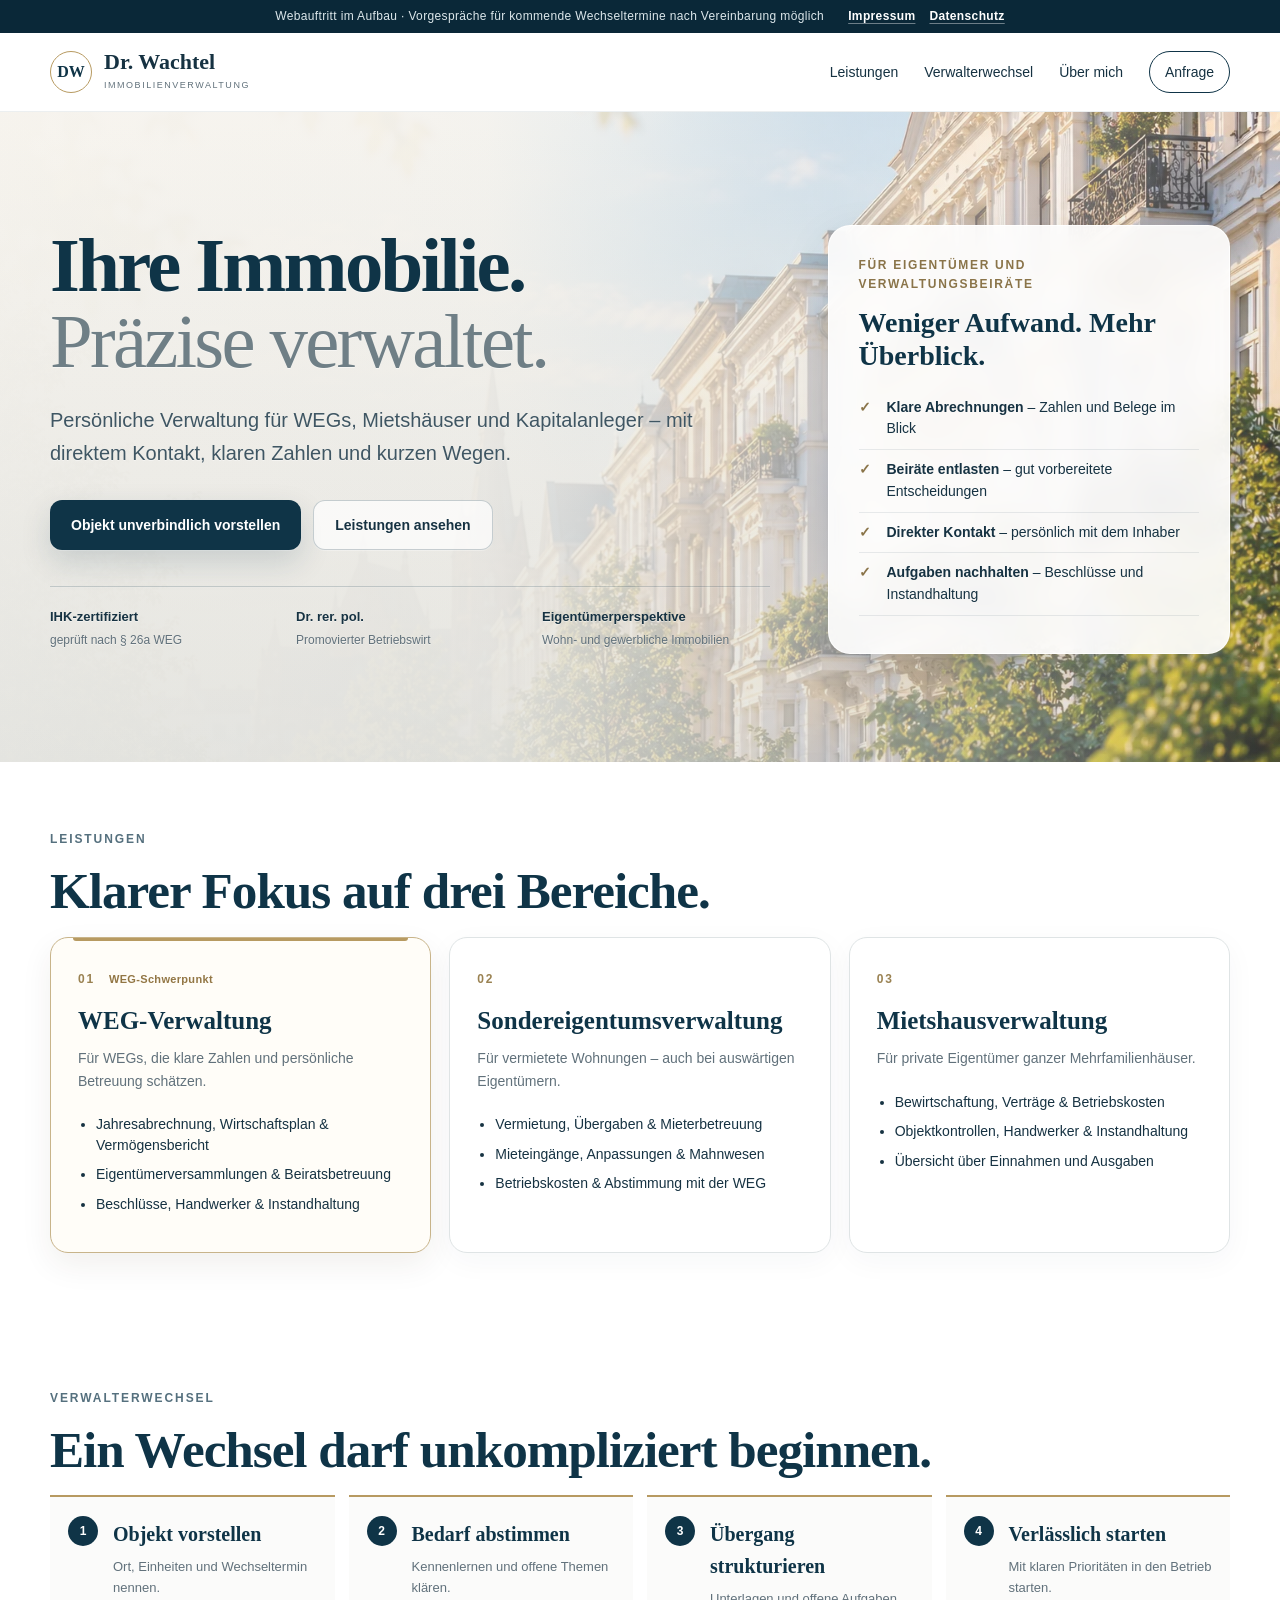
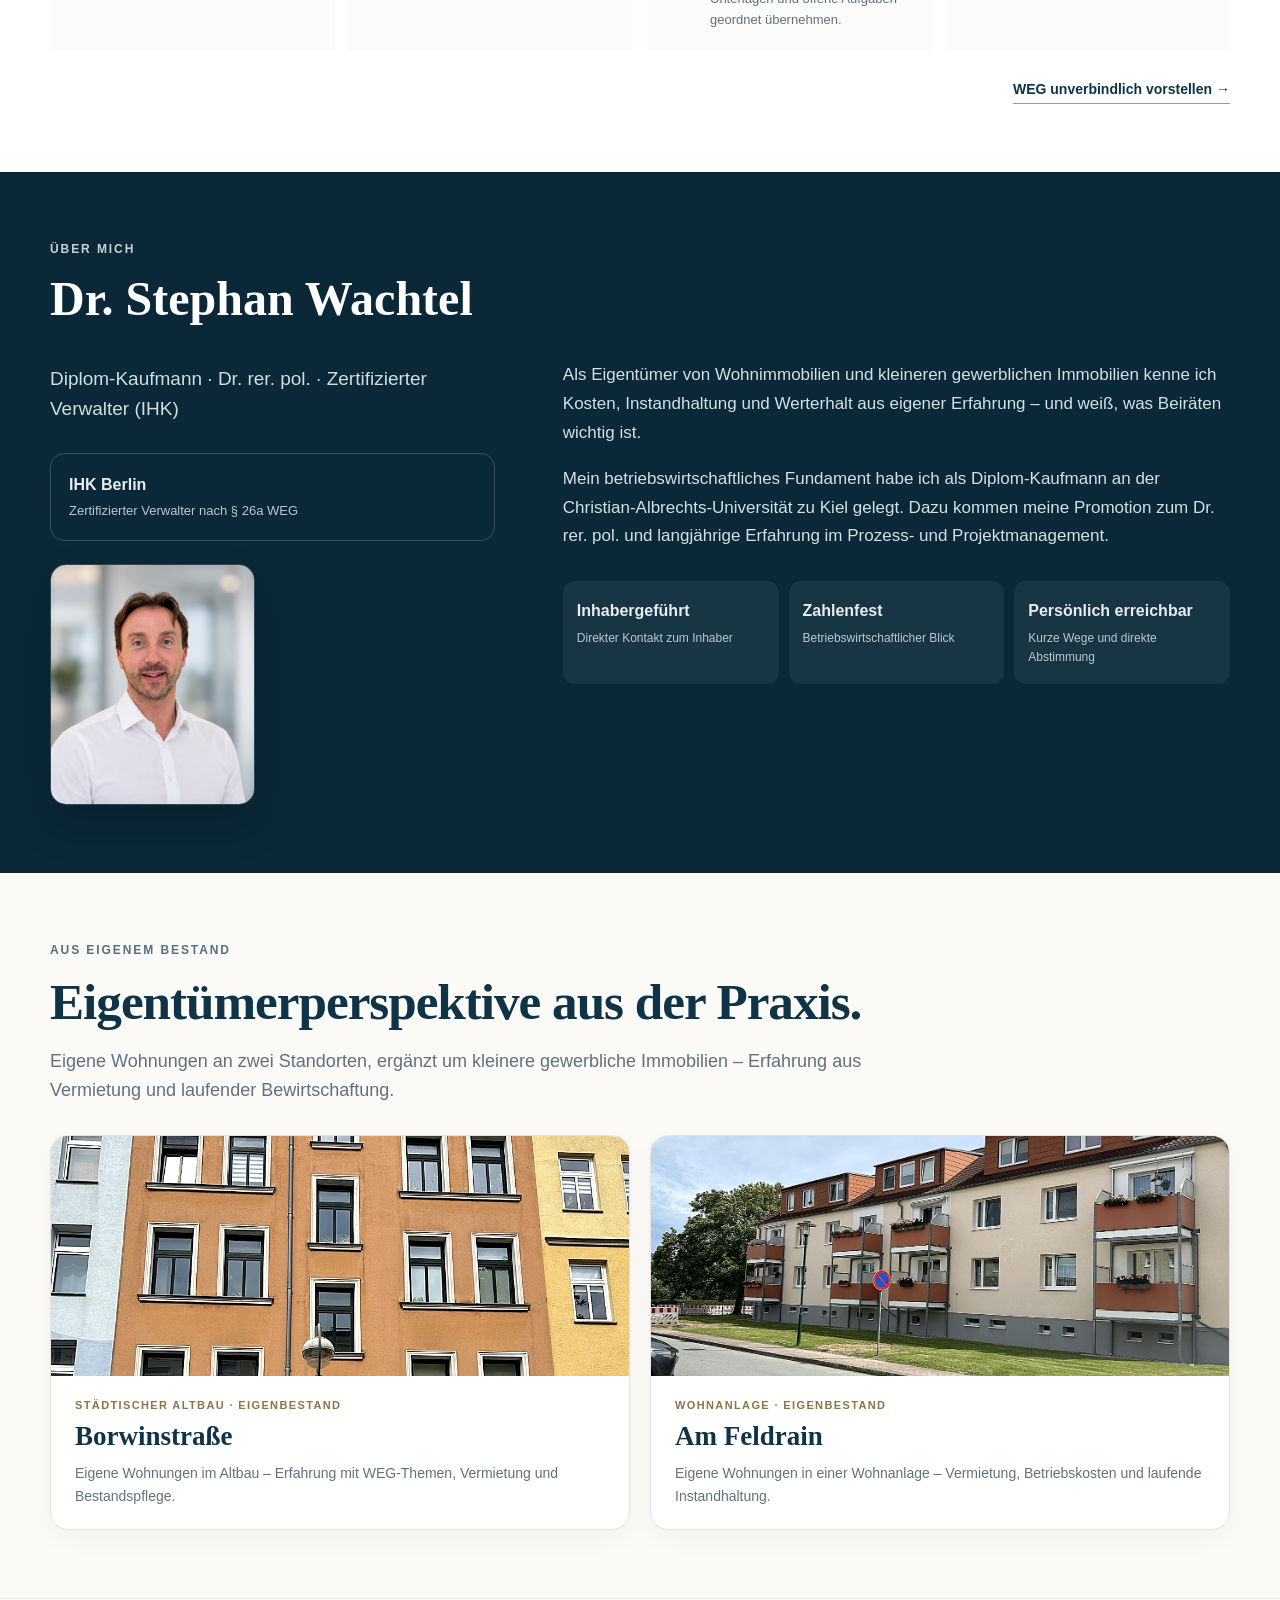
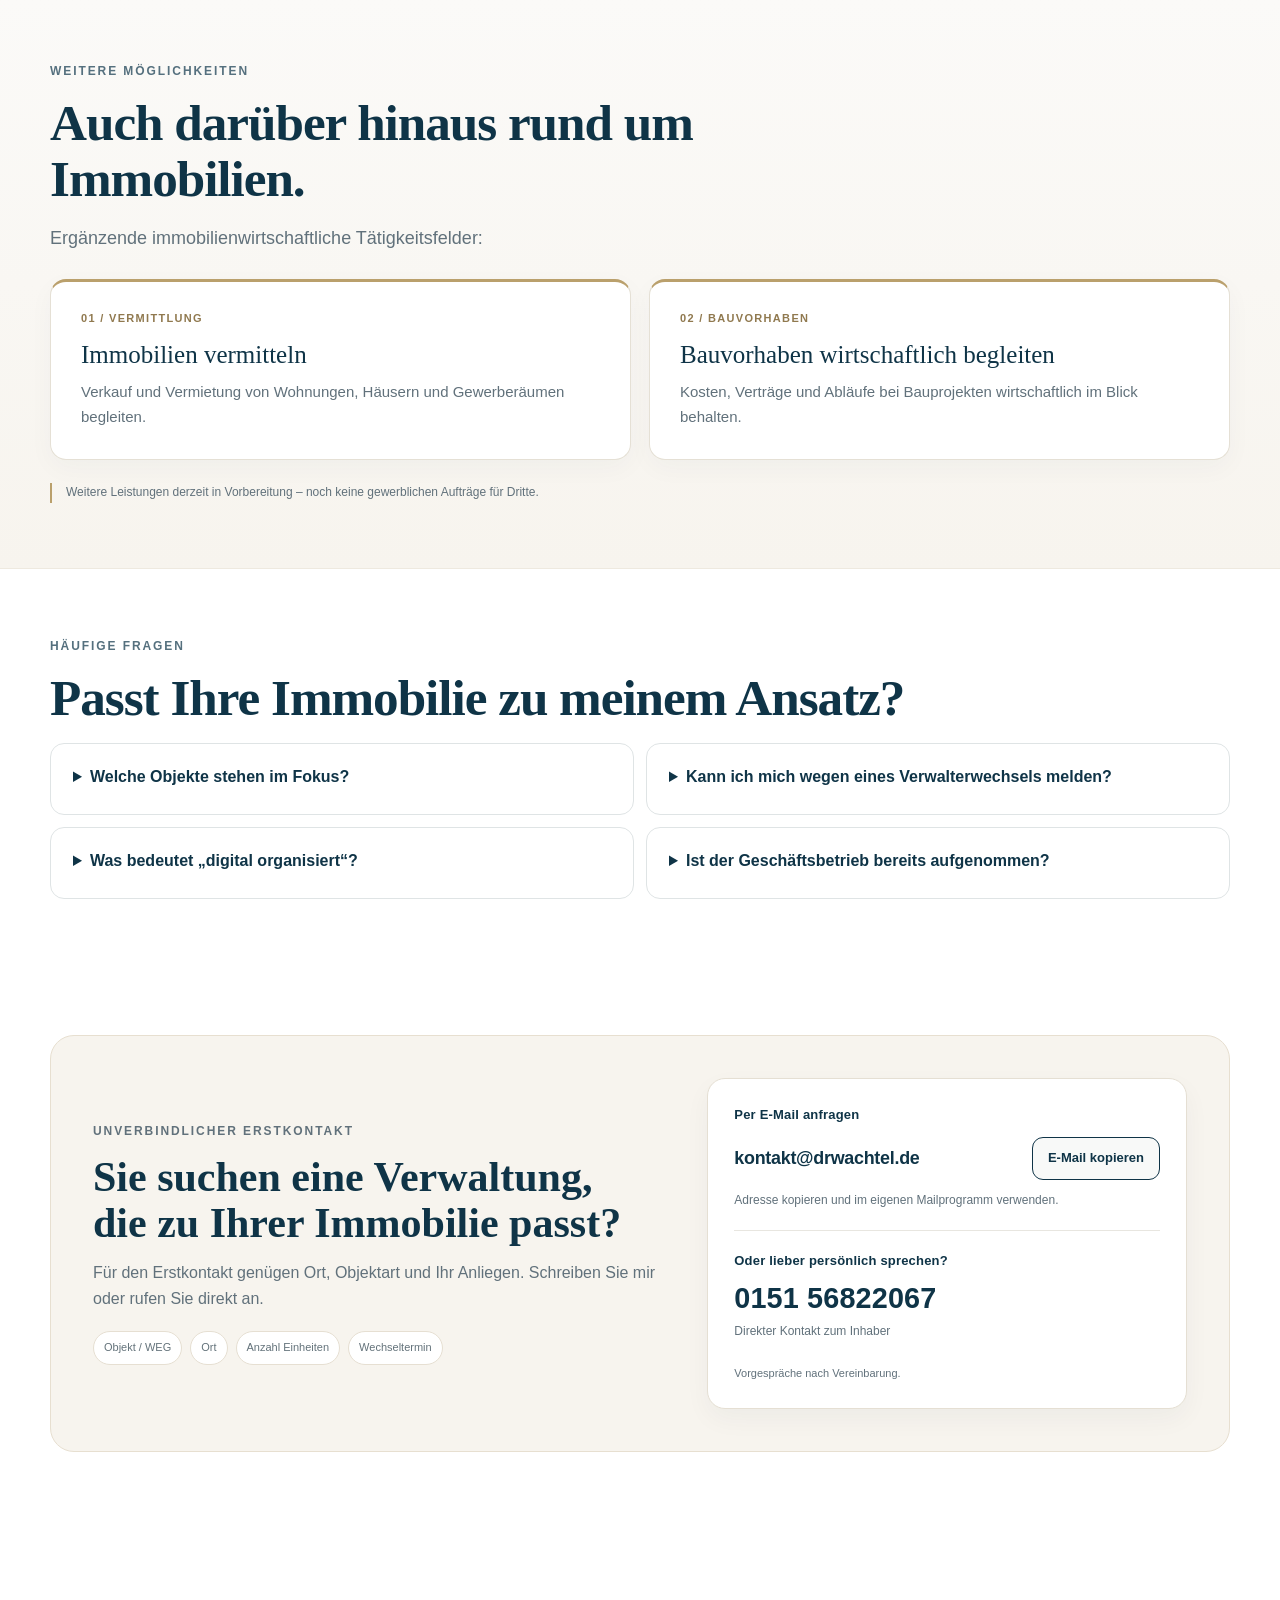
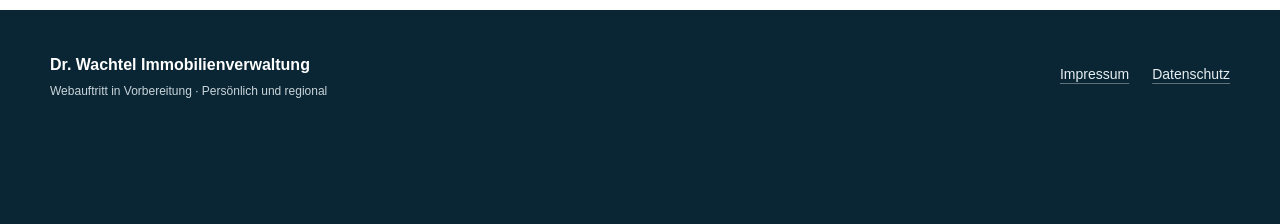
==== index.html @ 2c219112 "Besucherstatistik mit GoatCounter eingebunden; Datenschutzerklärung um Abschnitt Reichweitenmessung " ====
<!DOCTYPE html>

<html lang="de">
<head>
<meta charset="utf-8"/>
<meta content="width=device-width, initial-scale=1" name="viewport"/>
<title>Dr. Wachtel Immobilienverwaltung | Persönlich &amp; präzise</title>
<meta content="Dr. Wachtel Immobilienverwaltung: persönliche Betreuung für Wohnungseigentümergemeinschaften, Mietshäuser und Kapitalanleger. Diplom-Kaufmann (Universität Kiel), Dr. rer. pol. und IHK-zertifizierter Verwalter." name="description"/>
<meta content="index,follow" name="robots"/>
<link href="https://www.drwachtel.de/" rel="canonical"/>
<meta content="#0f3447" name="theme-color"/>
<link href="styles.css?v=kompakt-20261029" rel="stylesheet"/>
</head>
<body><a class="skip-link" href="#leistungen">Zum Inhalt springen</a>
<div class="prelaunch"><span>Webauftritt im Aufbau · Vorgespräche für kommende Wechseltermine nach Vereinbarung möglich</span><span class="prelaunch-links"><a href="impressum.html">Impressum</a><a href="datenschutz.html">Datenschutz</a></span></div>
<header class="site-header">
<div class="wrap nav">
<a aria-label="Dr. Wachtel Immobilienverwaltung – Startseite" class="brand" href="#top">
<span class="brand-mark">DW</span>
<span><strong>Dr. Wachtel</strong><small>Immobilienverwaltung</small></span>
</a>
<nav aria-label="Hauptnavigation">
<a href="#leistungen">Leistungen</a>
<a href="#wechsel">Verwalterwechsel</a>
<a href="#profil">Über mich</a>
<a class="nav-cta" href="#kontakt">Anfrage</a>
</nav>
</div>
</header>
<main id="top">
<section class="hero">
<div aria-hidden="true" class="hero-architecture"></div>
<div class="wrap hero-grid">
<div class="hero-copy">
<h1>Ihre Immobilie.<br/><span>Präzise verwaltet.</span></h1>
<p class="lead">Persönliche Verwaltung für WEGs, Mietshäuser und Kapitalanleger – mit direktem Kontakt, klaren Zahlen und kurzen Wegen.</p>
<div class="hero-actions">
<a class="button primary" href="#kontakt">Objekt unverbindlich vorstellen</a>
<a class="button ghost" href="#leistungen">Leistungen ansehen</a>
</div>
<div aria-label="Qualifikationen und Schwerpunkte" class="trust">
<div><strong>IHK-zertifiziert</strong><span>geprüft nach § 26a WEG</span></div>
<div><strong>Dr. rer. pol.</strong><span>Promovierter Betriebswirt</span></div>
<div><strong>Eigentümerperspektive</strong><span>Wohn- und gewerbliche Immobilien</span></div>
</div>
</div>
<aside class="hero-card">
<p class="card-kicker">Für Eigentümer und Verwaltungsbeiräte</p>
<h2>Weniger Aufwand. Mehr Überblick.</h2>
<ul class="checklist"><li><strong>Klare Abrechnungen</strong> – Zahlen und Belege im Blick</li><li><strong>Beiräte entlasten</strong> – gut vorbereitete Entscheidungen</li><li><strong>Direkter Kontakt</strong> – persönlich mit dem Inhaber</li><li><strong>Aufgaben nachhalten</strong> – Beschlüsse und Instandhaltung</li></ul>

</aside>
</div>
</section>
<section class="section" id="leistungen">
<div class="wrap">
<p class="eyebrow">Leistungen</p>
<h2 class="section-title">Klarer Fokus auf drei Bereiche.</h2>
<div class="cards">
<article class="service-card service-card-featured">
<span class="number">01</span><span class="service-focus">WEG-Schwerpunkt</span><h3>WEG-Verwaltung</h3>
<p>Für WEGs, die klare Zahlen und persönliche Betreuung schätzen.</p>
<ul><li>Jahresabrechnung, Wirtschaftsplan &amp; Vermögensbericht</li><li>Eigentümerversammlungen &amp; Beiratsbetreuung</li><li>Beschlüsse, Handwerker &amp; Instandhaltung</li></ul>
</article>
<article class="service-card">
<span class="number">02</span><h3>Sondereigentums<wbr/>verwaltung</h3>
<p>Für vermietete Wohnungen – auch bei auswärtigen Eigentümern.</p>
<ul><li>Vermietung, Übergaben &amp; Mieterbetreuung</li><li>Mieteingänge, Anpassungen &amp; Mahnwesen</li><li>Betriebskosten &amp; Abstimmung mit der WEG</li></ul>
</article>
<article class="service-card">
<span class="number">03</span><h3>Mietshausverwaltung</h3>
<p>Für private Eigentümer ganzer Mehrfamilienhäuser.</p>
<ul><li>Bewirtschaftung, Verträge &amp; Betriebskosten</li><li>Objektkontrollen, Handwerker &amp; Instandhaltung</li><li>Übersicht über Einnahmen und Ausgaben</li></ul>
</article>
</div>
</div>
</section>
<section class="section" id="wechsel">
<div class="wrap">
<p class="eyebrow">Verwalterwechsel</p>
<h2 class="section-title">Ein Wechsel darf unkompliziert beginnen.</h2>

<div class="steps">
<article><span>1</span><div><h3>Objekt vorstellen</h3><p>Ort, Einheiten und Wechseltermin nennen.</p></div></article>
<article><span>2</span><div><h3>Bedarf abstimmen</h3><p>Kennenlernen und offene Themen klären.</p></div></article>
<article><span>3</span><div><h3>Übergang strukturieren</h3><p>Unterlagen und offene Aufgaben geordnet übernehmen.</p></div></article>
<article><span>4</span><div><h3>Verlässlich starten</h3><p>Mit klaren Prioritäten in den Betrieb starten.</p></div></article>
</div><p class="change-cta"><a href="#kontakt">WEG unverbindlich vorstellen  →</a></p>
</div>
</section>
<section class="section dark" id="profil">
<div class="wrap about-grid">
<div>
<p class="eyebrow light">Über mich</p>
<h2>Dr. Stephan Wachtel</h2>
<p class="about-lead">Diplom-Kaufmann · Dr. rer. pol. · Zertifizierter Verwalter (IHK)</p>
<div class="qual"><strong>IHK Berlin</strong><span>Zertifizierter Verwalter nach § 26a WEG</span></div>
<figure class="about-portrait">
<img alt="Porträt von Dr. Stephan Wachtel" src="stephan-wachtel-portrait.jpg"/>
</figure>
</div>
<div class="about-copy">
<p>Als Eigentümer von Wohnimmobilien und kleineren gewerblichen Immobilien kenne ich Kosten, Instandhaltung und Werterhalt aus eigener Erfahrung – und weiß, was Beiräten wichtig ist.</p>
<p>Mein betriebswirtschaftliches Fundament habe ich als Diplom-Kaufmann an der Christian-Albrechts-Universität zu Kiel gelegt. Dazu kommen meine Promotion zum Dr. rer. pol. und langjährige Erfahrung im Prozess- und Projektmanagement.</p>
<div class="profile-facts">
<div><strong>Inhabergeführt</strong><span>Direkter Kontakt zum Inhaber</span></div>
<div><strong>Zahlenfest</strong><span>Betriebswirtschaftlicher Blick</span></div>
<div><strong>Persönlich erreichbar</strong><span>Kurze Wege und direkte Abstimmung</span></div>
</div>
</div>
</div>
</section>
<section class="section references" id="objekte" aria-labelledby="objekte-title">
  <div class="wrap">
    <p class="eyebrow">Aus eigenem Bestand</p>
    <h2 class="section-title" id="objekte-title">Eigentümerperspektive aus der Praxis.</h2>
    <p class="section-intro">Eigene Wohnungen an zwei Standorten, ergänzt um kleinere gewerbliche Immobilien – Erfahrung aus Vermietung und laufender Bewirtschaftung.</p>
    <div class="reference-grid">
      <article class="reference-card">
        <figure class="reference-image">
          <img src="objekt-rostock-ktv.webp" alt="Altbau mit Eigentumswohnungen in der Rostocker Kröpeliner-Tor-Vorstadt" loading="lazy" decoding="async" width="991" height="1383">
        </figure>
        <div class="reference-body">
          <p class="reference-kicker">Städtischer Altbau · Eigenbestand</p>
          <h3>Borwinstraße</h3>
          <p>Eigene Wohnungen im Altbau – Erfahrung mit WEG-Themen, Vermietung und Bestandspflege.</p>
        </div>
      </article>
      <article class="reference-card">
        <figure class="reference-image">
          <img src="objekt-dummerstorf.webp" alt="Wohnanlage mit Eigentumswohnungen in Dummerstorf bei Rostock" loading="lazy" decoding="async" width="1352" height="1025">
        </figure>
        <div class="reference-body">
          <p class="reference-kicker">Wohnanlage · Eigenbestand</p>
          <h3>Am Feldrain</h3>
          <p>Eigene Wohnungen in einer Wohnanlage – Vermietung, Betriebskosten und laufende Instandhaltung.</p>
        </div>
      </article>
    </div>
    
  </div>
</section>
<section class="section extensions" id="weitere-moeglichkeiten" aria-labelledby="extensions-title">
  <div class="wrap">
    <div class="extensions-heading">
      <p class="eyebrow">Weitere Möglichkeiten</p>
      <h2 class="section-title" id="extensions-title">Auch darüber hinaus rund um Immobilien.</h2>
      <p class="section-intro">Ergänzende immobilienwirtschaftliche Tätigkeitsfelder:</p>
    </div>
    <div class="extensions-grid">
      <article class="extension-card">
        <span class="extension-index" aria-hidden="true">01 / VERMITTLUNG</span>
        <h3>Immobilien vermitteln</h3>
        <p>Verkauf und Vermietung von Wohnungen, Häusern und Gewerberäumen begleiten.</p>
      </article>
      <article class="extension-card">
        <span class="extension-index" aria-hidden="true">02 / BAUVORHABEN</span>
        <h3>Bauvorhaben wirtschaftlich begleiten</h3>
        <p>Kosten, Verträge und Abläufe bei Bauprojekten wirtschaftlich im Blick behalten.</p>
      </article>
    </div>
    <p class="extensions-status">Weitere Leistungen derzeit in Vorbereitung – noch keine gewerblichen Aufträge für Dritte.</p>
  </div>
</section>
<section class="section faq">
<div class="wrap">
<p class="eyebrow">Häufige Fragen</p>
<h2 class="section-title">Passt Ihre Immobilie zu meinem Ansatz?</h2>
<div class="faq-grid">
<details><summary>Welche Objekte stehen im Fokus?</summary><p>WEGs, Mietshäuser und vermietete Eigentumswohnungen – vorzugsweise im Raum Rostock, weitere gut erreichbare Standorte nach Absprache.</p></details>
<details><summary>Kann ich mich wegen eines Verwalterwechsels melden?</summary><p>Ja. Ort, Einheitenzahl, Wechseltermin und Ihre wichtigsten Anliegen reichen zunächst.</p></details>
<details><summary>Was bedeutet „digital organisiert“?</summary><p>Unterlagen und Vorgänge bleiben übersichtlich dokumentiert. Der persönliche Kontakt bleibt wichtig.</p></details>
<details><summary>Ist der Geschäftsbetrieb bereits aufgenommen?</summary><p>Noch nicht. Unverbindliche Vorgespräche für künftige Wechseltermine sind nach Vereinbarung möglich.</p></details>
</div>
</div>
</section>
<section class="section contact" id="kontakt">
  <div class="wrap contact-box">
    <div class="contact-copy">
      <p class="eyebrow">Unverbindlicher Erstkontakt</p>
      <h2>Sie suchen eine Verwaltung, die zu Ihrer Immobilie passt?</h2>
      <p>Für den Erstkontakt genügen Ort, Objektart und Ihr Anliegen. Schreiben Sie mir oder rufen Sie direkt an.</p>
      <div class="contact-hints" aria-label="Hilfreiche Angaben bei Ihrer Anfrage"><span>Objekt / WEG</span><span>Ort</span><span>Anzahl Einheiten</span><span>Wechseltermin</span></div>
    </div>
    <div class="contact-action" aria-label="Kontaktmöglichkeiten">
      <p class="contact-channel-label">Per E-Mail anfragen</p>
      <div class="contact-email-box">
        <span class="contact-email-address" id="contact-email-address">kontakt@drwachtel.de</span>
        <button type="button" class="copy-email-button" id="copy-email-button" aria-label="E-Mail-Adresse kopieren">E-Mail kopieren</button>
      </div>
      <p class="copy-email-feedback" id="copy-email-feedback" role="status" aria-live="polite"></p>
      <p class="contact-email-help">Adresse kopieren und im eigenen Mailprogramm verwenden.</p>
      <div class="contact-channel-divider" aria-hidden="true"></div>
      <p class="contact-channel-label">Oder lieber persönlich sprechen?</p>
      <a aria-label="Mobilnummer 0151 56822067 anrufen" class="contact-phone" href="tel:+4915156822067">0151 56822067</a>
      <p class="contact-phone-hint">Direkter Kontakt zum Inhaber</p>
      <small>Vorgespräche nach Vereinbarung.</small>
    </div>
  </div>
</section>
</main>
<a aria-label="Zum unverbindlichen Erstkontakt" class="mobile-contact" href="#kontakt">Objekt vorstellen <span>→</span></a>
<footer>
  <div class="wrap footer-grid">
    <div><strong>Dr. Wachtel Immobilienverwaltung</strong><p>Webauftritt in Vorbereitung · Persönlich und regional</p></div>
    <nav class="legal-links" aria-label="Rechtliche Informationen">
      <a href="impressum.html">Impressum</a>
      <a href="datenschutz.html">Datenschutz</a>
    </nav>
  </div>
</footer>
<script>
(() => {
  const sticky = document.querySelector('.mobile-contact');
  const contact = document.querySelector('#kontakt');
  const footer = document.querySelector('footer');
  if (!sticky || !contact || !footer || !('IntersectionObserver' in window)) return;
  const visible = new Set();
  const observer = new IntersectionObserver(entries => {
    entries.forEach(entry => entry.isIntersecting ? visible.add(entry.target) : visible.delete(entry.target));
    sticky.classList.toggle('is-hidden', visible.size > 0);
  });
  observer.observe(contact);
  observer.observe(footer);
})();
</script><script>
// Nur lokale Bedienhilfe: Die E-Mail-Adresse wird ausschließlich in die
// Zwischenablage kopiert. Es werden keine Formulardaten übertragen.
(() => {
  const button = document.getElementById('copy-email-button');
  const email = document.getElementById('contact-email-address');
  const feedback = document.getElementById('copy-email-feedback');
  if (!button || !email || !feedback) return;

  const copyFallback = value => {
    const field = document.createElement('textarea');
    field.value = value;
    field.setAttribute('readonly', '');
    field.style.position = 'fixed';
    field.style.opacity = '0';
    field.style.left = '-9999px';
    document.body.appendChild(field);
    field.focus();
    field.select();
    let done = false;
    try { done = document.execCommand('copy'); } catch (_) { done = false; }
    field.remove();
    return done;
  };

  button.addEventListener('click', async () => {
    const value = email.textContent.trim();
    let done = false;
    if (navigator.clipboard && window.isSecureContext) {
      try { await navigator.clipboard.writeText(value); done = true; } catch (_) { /* Fallback */ }
    }
    if (!done) done = copyFallback(value);
    feedback.textContent = done
      ? 'E-Mail-Adresse kopiert – jetzt in Ihre E-Mail-Anwendung einfügen.'
      : 'Bitte die angezeigte E-Mail-Adresse markieren und kopieren.';
    if (done) {
      button.textContent = 'Kopiert ✓';
      button.setAttribute('aria-label', 'E-Mail-Adresse wurde kopiert');
    }
  });
})();
</script>
<script data-goatcounter="https://drwachtel.goatcounter.com/count" async src="//gc.zgo.at/count.js"></script>
</body>
</html>
---- styles.css ----
:root{
  --navy:#0f3447; --navy-2:#0a2838; --ink:#163242; --muted:#61717b;
  --sand:#b79a61; --sand-soft:#e8ddc8; --cream:#f7f4ee; --paper:#fff;
  --line:#dfe4e5; --shadow:0 18px 50px rgba(10,40,56,.10);
  --radius:22px; --wrap:1180px;
}
*{box-sizing:border-box}
html{scroll-behavior:smooth}
body{margin:0;color:var(--ink);font-family:Inter,ui-sans-serif,-apple-system,BlinkMacSystemFont,"Segoe UI",sans-serif;background:#fff;line-height:1.6}
a{color:inherit;text-decoration:none}
.wrap{width:min(calc(100% - 40px),var(--wrap));margin-inline:auto}
.prelaunch{background:var(--navy-2);color:#dce7eb;text-align:center;padding:7px 14px;font-size:12px;letter-spacing:.03em}
.site-header{position:sticky;top:0;z-index:50;background:rgba(255,255,255,.94);backdrop-filter:blur(14px);border-bottom:1px solid rgba(15,52,71,.08)}
.nav{height:78px;display:flex;align-items:center;justify-content:space-between;gap:24px}
.brand{display:flex;align-items:center;gap:12px}
.brand-mark{width:42px;height:42px;border:1px solid var(--sand);display:grid;place-items:center;border-radius:50%;font-family:Georgia,serif;color:var(--navy);font-weight:700}
.brand strong{display:block;font-family:Georgia,serif;font-size:22px;line-height:1}
.brand small{display:block;margin-top:5px;text-transform:uppercase;letter-spacing:.17em;font-size:9px;color:var(--muted)}
nav{display:flex;align-items:center;gap:26px;font-size:14px}
nav a:hover{color:var(--sand)}
.nav-cta{border:1px solid var(--navy);padding:9px 15px;border-radius:999px}
.hero{position:relative;isolation:isolate;overflow:hidden;min-height:690px;display:flex;align-items:center}
.hero-architecture{position:absolute;z-index:-2;inset:0;background:linear-gradient(90deg,rgba(247,244,238,.99) 0%,rgba(247,244,238,.96) 39%,rgba(247,244,238,.68) 62%,rgba(247,244,238,.20) 100%),url("altbau-rostock-hero.webp") center right/cover no-repeat}
.hero-architecture:after{content:"";position:absolute;inset:0;background:linear-gradient(180deg,rgba(255,255,255,.03),rgba(15,52,71,.08))}
.hero-grid{display:grid;grid-template-columns:minmax(0,1.16fr) minmax(320px,.64fr);gap:64px;align-items:center;padding:78px 0 72px}
.eyebrow{margin:0 0 14px;text-transform:uppercase;letter-spacing:.16em;font-weight:700;font-size:12px;color:#55707e}
h1,h2,h3,p{margin-top:0}
h1{font-family:Georgia,"Times New Roman",serif;color:var(--navy);font-size:clamp(52px,6vw,84px);line-height:.99;letter-spacing:-.035em;margin-bottom:24px;max-width:780px}
h1 span{color:#6f7f86;font-weight:400}
.lead{font-size:20px;line-height:1.65;max-width:720px;color:#3f5663;margin-bottom:30px}
.hero-actions{display:flex;gap:12px;flex-wrap:wrap;margin-bottom:36px}
.button{display:inline-flex;align-items:center;justify-content:center;min-height:50px;padding:0 21px;border-radius:12px;font-weight:700;font-size:14px;transition:.2s ease}
.button:hover{transform:translateY(-1px)}
.primary{background:var(--navy);color:#fff;box-shadow:0 12px 30px rgba(15,52,71,.16)}
.ghost{border:1px solid rgba(15,52,71,.22);background:rgba(255,255,255,.60)}
.trust{display:grid;grid-template-columns:repeat(3,1fr);max-width:720px;border-top:1px solid rgba(15,52,71,.18);padding-top:20px;gap:18px}
.trust strong,.trust span{display:block}.trust strong{font-size:13px}.trust span{font-size:12px;color:var(--muted);margin-top:3px}
.hero-card{background:rgba(255,255,255,.86);backdrop-filter:blur(12px);border:1px solid rgba(255,255,255,.8);border-radius:var(--radius);padding:34px;box-shadow:var(--shadow)}
.card-kicker{font-size:12px;text-transform:uppercase;letter-spacing:.14em;color:#8a7449;font-weight:800}
.hero-card h2{font-family:Georgia,serif;font-size:30px;line-height:1.15;color:var(--navy)}
.checklist{list-style:none;padding:0;margin:22px 0 18px}.checklist li{position:relative;padding:10px 0 10px 28px;border-bottom:1px solid rgba(15,52,71,.09);font-size:14px}.checklist li:before{content:"✓";position:absolute;left:0;color:#8a7449;font-weight:800}
.small{font-size:13px;color:var(--muted);margin:18px 0 0}
.proof{border-top:1px solid var(--line);border-bottom:1px solid var(--line);background:#fff}
.proof-grid{display:grid;grid-template-columns:repeat(3,1fr)}
.proof p{padding:23px 26px;margin:0;border-right:1px solid var(--line)}.proof p:last-child{border-right:0}.proof strong,.proof span{display:block}.proof strong{font-family:Georgia,serif;color:var(--navy);font-size:19px}.proof span{font-size:12px;color:var(--muted);margin-top:3px}
.section{padding:94px 0}.section-title{font-family:Georgia,serif;font-size:clamp(36px,4vw,54px);line-height:1.08;letter-spacing:-.02em;color:var(--navy);margin-bottom:18px}.section-intro{font-size:18px;color:var(--muted);max-width:780px;margin-bottom:42px}
.cards{display:grid;grid-template-columns:repeat(3,1fr);gap:18px}
.service-card{position:relative;padding:30px;border:1px solid var(--line);border-radius:18px;background:#fff;box-shadow:0 8px 30px rgba(15,52,71,.04)}
.service-card .number{font-size:12px;color:#9a8252;letter-spacing:.15em;font-weight:800}.service-card h3{font-family:Georgia,serif;color:var(--navy);font-size:25px;margin:16px 0 12px}.service-card p{color:var(--muted);font-size:14px}.service-card ul{padding-left:18px;margin:22px 0 0}.service-card li{margin:9px 0;font-size:14px}
.soft{background:var(--cream)}
.benefit-grid{display:grid;grid-template-columns:repeat(4,1fr);gap:16px}.benefit-grid article{background:#fff;border:1px solid #e9e5dd;border-radius:16px;padding:26px}.benefit-grid span{font-size:11px;color:#9a8252;font-weight:800}.benefit-grid h3{font-family:Georgia,serif;font-size:22px;color:var(--navy);margin:12px 0 8px}.benefit-grid p{font-size:14px;color:var(--muted);margin:0}
.steps{display:grid;grid-template-columns:repeat(4,1fr);gap:14px}.steps article{display:flex;gap:15px;padding:24px;border-top:2px solid var(--sand);background:#fbfbfa}.steps article>span{width:30px;height:30px;flex:0 0 30px;border-radius:50%;background:var(--navy);color:#fff;display:grid;place-items:center;font-size:12px;font-weight:800}.steps h3{font-family:Georgia,serif;color:var(--navy);font-size:20px;margin:2px 0 7px}.steps p{font-size:13px;color:var(--muted);margin:0}
.dark{background:var(--navy-2);color:#e7eef1}.dark .light{color:#c6d2d7}.about-grid{display:grid;grid-template-columns:.8fr 1.2fr;gap:80px}.dark h2{font-family:Georgia,serif;font-size:48px;line-height:1.05;color:#fff}.about-lead{font-size:19px;color:#d1dde1}.qual{margin-top:28px;padding:18px;border:1px solid rgba(255,255,255,.18);border-radius:14px}.qual strong,.qual span{display:block}.qual span{font-size:13px;color:#b9c9cf;margin-top:4px}.about-copy>p{font-size:17px;color:#d4e0e4}.profile-facts{display:grid;grid-template-columns:repeat(3,1fr);gap:10px;margin-top:30px}.profile-facts div{padding:16px;background:rgba(255,255,255,.06);border-radius:12px}.profile-facts strong,.profile-facts span{display:block}.profile-facts span{font-size:12px;color:#b9c9cf;margin-top:5px}
.region{padding-top:70px;padding-bottom:70px}.region-card{background:linear-gradient(135deg,#f5f0e6,#fbfaf7);border-radius:22px;padding:42px;display:grid;grid-template-columns:1fr auto;gap:30px;align-items:center}.region-card h2{font-family:Georgia,serif;color:var(--navy);font-size:40px;margin-bottom:12px}.region-card p{max-width:760px;color:var(--muted)}.region-badge{width:105px;height:105px;border-radius:50%;display:grid;place-items:center;border:1px solid #c9b78f;color:#9a8252;font-family:Georgia,serif;font-size:28px}
.faq{padding-top:76px}.faq-grid{display:grid;grid-template-columns:1fr 1fr;gap:12px}.faq details{border:1px solid var(--line);border-radius:14px;padding:20px 22px;background:#fff}.faq summary{cursor:pointer;font-weight:700;color:var(--navy)}.faq details p{font-size:14px;color:var(--muted);margin:14px 0 0}
.contact{padding-top:50px}.contact-box{background:var(--cream);border:1px solid #e7dfd0;border-radius:24px;padding:42px;display:grid;grid-template-columns:1.3fr .7fr;gap:40px;align-items:center}.contact-box h2{font-family:Georgia,serif;color:var(--navy);font-size:42px;line-height:1.08;margin-bottom:14px}.contact-box p{color:var(--muted)}.contact-hints{display:flex;flex-wrap:wrap;gap:8px;margin-top:20px}.contact-hints span{padding:7px 10px;background:#fff;border:1px solid #e6dfd2;border-radius:999px;font-size:11px;color:#63727a}.contact-action{text-align:center}.large{width:100%;min-height:58px}.contact-action small{display:block;color:var(--muted);margin-top:10px}
footer{margin-top:90px;background:#0a2533;color:#c9d5da;padding:42px 0 110px}.footer-grid{display:flex;justify-content:space-between;gap:30px}.footer-grid strong{color:#fff}.footer-grid p{font-size:12px;margin-top:5px}.footer-links{display:flex;gap:20px;font-size:13px}.legal-note{margin-top:25px;border-top:1px solid rgba(255,255,255,.1);padding-top:18px}.legal-note details{font-size:12px;margin:8px 0;color:#9fb1b9}.legal-note summary{cursor:pointer}
.mobile-contact{display:none}

@media (max-width:900px){
  .wrap{width:min(calc(100% - 32px),var(--wrap))}
  .site-header nav a:not(.nav-cta){display:none}
  .hero{min-height:auto}
  .hero-grid{grid-template-columns:1fr;gap:24px;padding:54px 0 42px}
  .hero-architecture{background:linear-gradient(180deg,rgba(247,244,238,.72) 0%,rgba(247,244,238,.94) 39%,rgba(247,244,238,1) 70%),url("altbau-rostock-hero.webp") 67% top/auto 52% no-repeat}
  h1{font-size:clamp(46px,12vw,68px);max-width:620px}
  .lead{font-size:18px;max-width:650px}
  .hero-card{max-width:650px}
  .cards{grid-template-columns:1fr}
  .benefit-grid,.steps{grid-template-columns:1fr 1fr}
  .about-grid{grid-template-columns:1fr;gap:36px}
  .proof-grid{grid-template-columns:1fr}.proof p{border-right:0;border-bottom:1px solid var(--line);padding:17px 0}.proof p:last-child{border-bottom:0}
  .contact-box{grid-template-columns:1fr}
}
@media (max-width:600px){
  .prelaunch{font-size:10px;padding:6px 10px}
  .nav{height:68px}.brand strong{font-size:19px}.brand-mark{width:38px;height:38px}.nav-cta{padding:8px 12px}
  .hero-grid{padding:42px 0 30px}
  .hero-architecture{background:linear-gradient(180deg,rgba(247,244,238,.63) 0%,rgba(247,244,238,.92) 28%,rgba(247,244,238,1) 57%),url("altbau-rostock-hero.webp") 70% top/auto 39% no-repeat}
  h1{font-size:46px;line-height:1.02;margin-bottom:18px}
  .lead{font-size:16px;line-height:1.58}
  .hero-actions{display:grid;grid-template-columns:1fr;margin-bottom:28px}.button{width:100%}
  .trust{grid-template-columns:1fr;gap:10px;padding-top:16px}.trust div{display:flex;justify-content:space-between;gap:15px;border-bottom:1px solid rgba(15,52,71,.09);padding-bottom:9px}.trust span{text-align:right}
  .hero-card{padding:24px;border-radius:18px}.hero-card h2{font-size:27px}
  .section{padding:68px 0}.section-title{font-size:36px}.section-intro{font-size:16px;margin-bottom:28px}
  .service-card{padding:24px}.benefit-grid,.steps{grid-template-columns:1fr}
  .dark h2{font-size:39px}.about-copy>p{font-size:15px}.profile-facts{grid-template-columns:1fr}
  .region-card{padding:28px;grid-template-columns:1fr}.region-card h2{font-size:34px}.region-badge{width:80px;height:80px}
  .faq-grid{grid-template-columns:1fr}
  .contact-box{padding:27px}.contact-box h2{font-size:34px}
  footer{margin-top:60px}.footer-grid{display:block}.footer-links{margin-top:20px}
  .mobile-contact{display:flex;position:fixed;z-index:60;left:14px;right:14px;bottom:12px;min-height:52px;border-radius:14px;background:var(--navy);color:#fff;align-items:center;justify-content:space-between;padding:0 20px;font-weight:800;font-size:14px;box-shadow:0 14px 35px rgba(0,0,0,.22)}
}
@media (prefers-reduced-motion:reduce){html{scroll-behavior:auto}.button{transition:none}}


/* Final polish */
.hero-architecture{
  background:
    linear-gradient(90deg,rgba(247,244,238,.995) 0%,rgba(247,244,238,.965) 38%,rgba(247,244,238,.70) 60%,rgba(247,244,238,.18) 100%),
    url("altbau-rostock-hero.webp") center right/cover no-repeat;
}
.hero-copy{filter:drop-shadow(0 1px 0 rgba(255,255,255,.45))}
.service-card,.benefit-grid article,.faq details{transition:transform .18s ease,box-shadow .18s ease,border-color .18s ease}
@media (hover:hover){
  .service-card:hover,.benefit-grid article:hover{
    transform:translateY(-3px);
    box-shadow:0 16px 38px rgba(15,52,71,.08);
    border-color:#d6c9ae;
  }
}
@media (max-width:900px){
  .hero-architecture{
    background:
      linear-gradient(180deg,rgba(247,244,238,.68) 0%,rgba(247,244,238,.93) 38%,rgba(247,244,238,1) 70%),
      linear-gradient(90deg,rgba(247,244,238,.62),rgba(247,244,238,.18)),
      url("altbau-rostock-hero.webp") 68% top/auto 53% no-repeat;
  }
}
@media (max-width:600px){
  .hero-architecture{
    background:
      linear-gradient(180deg,rgba(247,244,238,.62) 0%,rgba(247,244,238,.92) 27%,rgba(247,244,238,1) 57%),
      url("altbau-rostock-hero.webp") 70% top/auto 40% no-repeat;
  }
}
.about-portrait{margin:26px 0 0;max-width:260px}
.about-portrait img{display:block;width:100%;height:auto;border-radius:22px;border:1px solid rgba(255,255,255,.14);box-shadow:0 20px 40px rgba(0,0,0,.18)}
@media(max-width:900px){.about-portrait{max-width:240px}}
@media(max-width:600px){.about-portrait{max-width:210px;margin-top:22px}}


/* === Gezielter Feinschliff: 26.10.2026 === */
:focus-visible{outline:3px solid #a98a4f;outline-offset:4px}
.skip-link{position:absolute;z-index:150;left:12px;top:-100px;padding:11px 16px;border-radius:10px;background:#fff;color:var(--navy);font-weight:700}
.skip-link:focus{top:10px}
#leistungen,#wechsel,#profil,#kontakt,#impressum,#datenschutz{scroll-margin-top:108px}

/* Hero: etwas kompakter, weniger dominant wirkende Vorteilskarte. */
.hero{min-height:650px}
.hero-grid{gap:48px;padding-top:62px;padding-bottom:58px}
.hero-card{padding:30px 30px 27px;border:1px solid rgba(255,255,255,.85);background:rgba(255,255,255,.91)}
.hero-card h2{font-size:28px;line-height:1.19;margin-bottom:15px}
.checklist{margin:12px 0 10px}
.checklist li{padding-top:9px;padding-bottom:9px;line-height:1.55}
.hero-card .small{margin-top:15px}

/* Schwerpunkt WEG eindeutig sichtbar, ohne aufdringliche Akzente. */
.section{padding-top:82px;padding-bottom:82px}
.service-card-featured{border-color:#c8b48a;background:#fffdf8;box-shadow:0 12px 32px rgba(56,45,19,.07)}
.service-card-featured::before{content:'';position:absolute;top:0;left:22px;right:22px;height:3px;background:var(--sand);border-radius:0 0 3px 3px}
.service-focus{display:inline-block;margin-left:14px;color:#927644;font-size:11px;font-weight:750;letter-spacing:.03em}
.service-card h3{line-height:1.16;overflow-wrap:anywhere}
.service-card li{line-height:1.48}
.change-cta{margin:26px 0 0;text-align:right}
.change-cta a{display:inline-block;color:var(--navy);font-size:14px;font-weight:750;border-bottom:1px solid var(--sand);padding-bottom:3px}
.change-cta a:hover{color:#826839}

/* Porträt als ruhiger Vertrauensanker statt großer Bildfläche. */
.about-grid{gap:68px;align-items:center}
.about-portrait{max-width:205px;margin-top:23px}
.about-portrait img{display:block;width:100%;aspect-ratio:4/4.7;object-fit:cover;object-position:center 22%;border-radius:16px}
.about-copy>p{line-height:1.7}
.profile-facts div{padding:17px 14px}

/* Klare Telefonoption unter dem primären E-Mail-Knopf. */
.contact-box{gap:52px}
.contact-action{min-width:270px}
.contact-direct-label{font-size:13px;color:var(--muted);margin:19px 0 2px!important}
.contact-phone{display:block;font-size:25px;line-height:1.2;font-weight:750;color:var(--navy);margin-bottom:7px;letter-spacing:.005em}
.contact-phone:hover{text-decoration:underline;text-decoration-color:var(--sand)}
.contact-email{display:block;font-size:13px;overflow-wrap:anywhere;text-decoration:underline;text-decoration-color:#c4b698;text-underline-offset:3px}
.contact-action small{margin-top:15px;font-size:11px;line-height:1.45}
.faq summary{min-height:30px}

@media(max-width:900px){
  .hero{min-height:0}
  .hero-grid{gap:24px;padding:50px 0 38px}
  .about-grid{gap:32px}
  .change-cta{text-align:left}
  .contact-action{min-width:0}
}
@media(max-width:600px){
  h1{font-size:clamp(37px,10.5vw,43px);line-height:1.07}
  .hero-grid{padding:38px 0 30px}
  .hero-card{padding:23px 21px}
  .hero-card h2{font-size:25px}
  .checklist li{font-size:13.5px;padding-top:8px;padding-bottom:8px}
  .section{padding-top:60px;padding-bottom:60px}
  .about-portrait{max-width:170px;margin-top:20px}
  .about-portrait img{aspect-ratio:4/4.7}
  .contact-action{width:100%}
  .contact-box{gap:23px}
  .contact-phone{font-size:25px}
  .contact-direct-label{margin-top:22px!important}
  .mobile-contact{transition:opacity .18s ease,transform .18s ease,visibility .18s ease}
  .mobile-contact.is-hidden{opacity:0;visibility:hidden;pointer-events:none;transform:translateY(12px)}
  .change-cta{margin-top:20px}
}
@media(prefers-reduced-motion:reduce){.mobile-contact{transition:none}}


/* Regionale Eigentümererfahrung: bewusst ruhig und kompakt statt Portfolio-Werbung */
.references{background:#fbfaf7}
.references .section-title{max-width:850px}
.references .section-intro{max-width:840px;margin-bottom:30px}
.reference-grid{display:grid;grid-template-columns:repeat(2,minmax(0,1fr));gap:20px}
.reference-card{overflow:hidden;min-width:0;background:#fff;border:1px solid #e5e4df;border-radius:18px;box-shadow:0 8px 24px rgba(15,52,71,.045)}
.reference-image{margin:0;height:265px;overflow:hidden;background:#e9edef}
.reference-image img{display:block;width:100%;height:100%;object-fit:cover}
.reference-card:first-child .reference-image img{object-position:center 33%}
.reference-card:nth-child(2) .reference-image img{object-position:center 53%}
.reference-body{padding:21px 24px 22px}
.reference-kicker{color:#8a7449;font-size:11px;font-weight:800;letter-spacing:.125em;text-transform:uppercase;margin:0 0 6px}
.reference-card h3{font-family:Georgia,serif;font-size:27px;line-height:1.18;color:var(--navy);margin:0 0 10px}
.reference-body>p:last-child{font-size:14px;line-height:1.6;color:var(--muted);margin:0}
@media(max-width:900px){.reference-grid{grid-template-columns:1fr}.reference-image{height:250px}}
@media(max-width:600px){.reference-image{height:220px}.reference-body{padding:19px 20px 21px}.reference-card h3{font-size:25px}.references .section-intro{margin-bottom:24px}}


/* === Responsive-Korrektur iPhone / Smartphone / Tablet · 27.10.2026 ===
   Verhindert ueberbreite Flex-/Grid-Inhalte und seitlich verschobene Seiten auf iOS. */
html,body{width:100%;max-width:100%;overflow-x:hidden}
@supports(overflow:clip){html,body{overflow-x:clip}}
.site-header,.prelaunch,main,footer{width:100%;max-width:100%}
.nav,.hero-grid,.cards,.steps,.about-grid,.reference-grid,.faq-grid,.contact-box,.footer-grid{max-width:100%}
.nav>*,.hero-grid>*,.cards>*,.steps>*,.about-grid>*,.reference-grid>*,.faq-grid>*,.contact-box>*,.footer-grid>*{min-width:0}
.nav .brand{min-width:0}
.nav .brand>span:last-child{min-width:0}
.service-card,.steps article,.reference-card,.faq details,.contact-action{min-width:0}
.service-card h3,.steps h3,.section-title,.dark h2,.contact-box h2{
  overflow-wrap:break-word;
  word-break:normal;
  hyphens:auto;
}
.contact-email,.legal-note{overflow-wrap:anywhere}

/* Tablet und kleine Laptops: Der Hero bekommt Platz fuer seine langen Texte. */
@media (min-width:901px) and (max-width:1099px){
  .hero-grid{grid-template-columns:minmax(0,1fr) minmax(0,.83fr);gap:28px}
  .hero-card{padding:24px}
  .hero-card h2{font-size:25px}
  .trust{gap:10px}
}
@media (max-width:900px){
  .hero-grid{grid-template-columns:minmax(0,1fr)}
  .about-grid,.contact-box{grid-template-columns:minmax(0,1fr)}
}
@media (max-width:600px){
  .wrap{width:calc(100% - 32px);max-width:var(--wrap);margin-inline:auto}
  .nav{gap:10px}
  .brand{flex:1 1 auto;min-width:0;gap:8px}
  .brand-mark{flex:0 0 36px;width:36px;height:36px}
  .brand strong{font-size:clamp(16px,4.6vw,19px);white-space:nowrap}
  .brand small{font-size:clamp(7px,1.95vw,9px);letter-spacing:.10em;white-space:nowrap}
  .site-header nav{flex:0 0 auto;gap:0}
  .site-header nav .nav-cta{font-size:13px;padding:7px 10px}
  .hero-grid,.cards,.steps,.reference-grid,.faq-grid{grid-template-columns:minmax(0,1fr)}
  .service-card h3{font-size:clamp(22px,6vw,25px);line-height:1.22}
  .dark h2{font-size:clamp(32px,9vw,39px)}
  .section-title{font-size:clamp(31px,9vw,36px)}
  .contact-box h2{font-size:clamp(29px,8.6vw,34px)}
  .trust{grid-template-columns:minmax(0,1fr)}
  .trust div{min-width:0;flex-wrap:wrap;gap:4px 10px}
  .trust span{overflow-wrap:break-word}
  .mobile-contact{
    left:max(12px,env(safe-area-inset-left));
    right:max(12px,env(safe-area-inset-right));
    bottom:max(12px,env(safe-area-inset-bottom));
    width:auto;
    max-width:calc(100vw - 24px);
  }
}
@media(max-width:360px){
  .nav{gap:6px}
  .brand{gap:6px}
  .brand-mark{flex-basis:32px;width:32px;height:32px;font-size:14px}
  .brand strong{font-size:16px}
  .brand small{font-size:7px;letter-spacing:.08em}
  .site-header nav .nav-cta{padding:6px 8px;font-size:12px}
  .trust div{display:block}
  .trust span{text-align:left;margin-top:2px}
  .service-card{padding:21px}
  .hero-card{padding:21px 19px}
}


/* Kontakt ohne Mailprogramm-Pflicht: sichtbare Adresse, Kopieren und direkte Mobilnummer. */
.contact-box{grid-template-columns:minmax(0,1.08fr) minmax(0,.92fr);gap:clamp(24px,4vw,52px);align-items:center}
.contact-copy{min-width:0}
.contact-action{
  min-width:0;
  padding:26px;
  text-align:left;
  background:#fff;
  border:1px solid #e5dfd3;
  border-radius:18px;
  box-shadow:0 10px 26px rgba(15,52,71,.045);
}
.contact-channel-label{
  margin:0 0 11px!important;
  color:var(--navy)!important;
  font-size:13px;
  font-weight:800;
  letter-spacing:.015em;
}
.contact-email-box{display:flex;align-items:center;flex-wrap:wrap;gap:12px;min-width:0}
.contact-email-address{
  display:block;
  flex:1 1 235px;
  min-width:0;
  font-size:clamp(15px,1.4vw,18px);
  line-height:1.35;
  font-weight:750;
  letter-spacing:-.015em;
  color:var(--navy);
  overflow-wrap:anywhere;
  user-select:text;
  -webkit-user-select:text;
}
.copy-email-button{
  display:inline-flex;
  align-items:center;
  justify-content:center;
  flex:0 0 auto;
  min-height:43px;
  padding:9px 15px;
  border:1px solid var(--navy);
  border-radius:11px;
  color:var(--navy);
  background:#f8f9f8;
  font-family:inherit;
  line-height:1.25;
  font-size:13px;
  font-weight:750;
  cursor:pointer;
  transition:background .15s ease, color .15s ease, border-color .15s ease;
}
.copy-email-button:hover{background:var(--navy);color:#fff}
.copy-email-button:focus-visible{outline:3px solid #a98a4f;outline-offset:3px}
.copy-email-feedback{min-height:0;margin:7px 0 0!important;color:#3c6657!important;font-size:12px!important;line-height:1.4}
.copy-email-feedback:empty{display:none}
.contact-email-help{margin:11px 0 10px!important;font-size:12px;line-height:1.5;color:var(--muted)!important}
.contact-channel-divider{height:1px;background:#e8e6e0;margin:21px 0 20px}
.contact-phone{display:inline-block;margin:0;color:var(--navy);font-size:clamp(25px,2.25vw,32px);font-weight:800;line-height:1.1}
.contact-phone-hint{font-size:12px;color:var(--muted);margin:7px 0 0!important}
.contact-action small{font-size:11px;line-height:1.5;color:var(--muted);margin-top:24px}
@media(max-width:900px){
 .contact-box{grid-template-columns:minmax(0,1fr)}
 .contact-action{width:100%;min-width:0;max-width:620px}
}
@media(max-width:600px){
 .contact-action{padding:21px;border-radius:15px}
 .contact-email-box{gap:10px}
 .contact-email-address{flex-basis:100%;font-size:17px}
 .copy-email-button{min-height:44px}
 .contact-box{gap:23px}
 .contact-channel-divider{margin:22px 0}
}
@media(prefers-reduced-motion:reduce){.copy-email-button{transition:none}}


/* Rechtstexte – eigenständige, gut lesbare und direkt verlinkbare Seiten */
.prelaunch{display:flex;justify-content:center;align-items:center;gap:12px 24px;flex-wrap:wrap;padding-inline:18px}
.prelaunch-links{display:inline-flex;align-items:center;gap:14px;white-space:nowrap}
.prelaunch-links a{text-decoration:underline;text-decoration-color:rgba(255,255,255,.4);text-underline-offset:3px;font-weight:700;color:#fff}
.prelaunch-links a:hover{text-decoration-color:#fff}
.footer-grid{align-items:flex-start}
.legal-links{display:flex;flex-wrap:wrap;gap:14px 23px;font-size:14px}
.legal-links a{color:#e7eef1;text-decoration:underline;text-decoration-color:rgba(255,255,255,.35);text-underline-offset:4px}
.legal-links a:hover{text-decoration-color:#fff}
.legal-main{padding:64px 0 20px;background:linear-gradient(180deg,var(--cream),#fff 360px)}
.legal-card{max-width:900px;margin:0 auto;background:#fff;border:1px solid var(--line);border-radius:22px;padding:clamp(24px,5vw,58px);box-shadow:0 12px 36px rgba(15,52,71,.055);overflow-wrap:anywhere}
.legal-card h1{font-family:Georgia,serif;color:var(--navy);font-size:clamp(38px,5.2vw,60px);line-height:1.14;margin:0 0 17px}
.legal-card .legal-lead{font-size:17px;color:var(--muted);margin-bottom:28px}
.legal-section{margin-top:24px;padding-top:24px;border-top:1px solid var(--line)}
.legal-section h2{font-family:Georgia,serif;font-size:clamp(22px,2.8vw,29px);line-height:1.23;color:var(--navy);margin:0 0 13px}
.legal-section p{font-size:15px;line-height:1.72;color:var(--ink);margin-bottom:14px}
.legal-section a,.legal-return a{color:#176084;text-decoration:underline;text-underline-offset:3px}
.legal-section a:hover,.legal-return a:hover{color:var(--navy)}
.legal-return{margin:36px 0 0;font-weight:700;font-size:14px}
@media(max-width:600px){
  .prelaunch{gap:3px 12px;padding:7px 10px;font-size:10px;line-height:1.5}
  .prelaunch-links{gap:16px}
  .legal-main{padding:28px 0 0}
  .legal-card{padding:24px 20px;border-radius:16px}
  .legal-section p{font-size:14px;line-height:1.67}
  .legal-links{margin-top:10px}
  .legal-card .legal-lead{font-size:15px}
}


/* Footer 27.10.2026: Rechtliche Links muessen auch auf iPhone/Tablet sichtbar bleiben.
   Die Ausblendung betrifft ausschliesslich Menuepunkte im Hauptheader. */
.footer-grid .legal-links a{display:inline-flex;align-items:center;min-height:44px}
@media (max-width:900px){
  .footer-grid .legal-links{
    display:flex;
    flex-wrap:wrap;
    gap:2px 22px;
  }
}
@media (max-width:600px){
  .footer-grid .legal-links{
    margin-top:18px;
    padding-top:12px;
    border-top:1px solid rgba(255,255,255,.18);
  }
}


/* Kleine, nachgeordnete Übersicht: zusätzliche immobilienwirtschaftliche Perspektiven */
.extensions {
  padding-block: 72px 76px;
  background: linear-gradient(180deg, #fbfaf8 0%, #f7f4ee 100%);
  border-top: 1px solid #eee9df;
  border-bottom: 1px solid #eee9df;
}
.extensions-heading .section-title { max-width: 790px; }
.extensions-heading .section-intro { margin-bottom: 26px; max-width: 780px; }
.extensions-grid { display:grid; grid-template-columns: repeat(2,minmax(0,1fr)); gap:18px; }
.extension-card {
  min-width:0;
  padding:28px 30px 30px;
  border:1px solid #e5e0d5;
  border-top:3px solid #baa06c;
  background:#fff;
  border-radius:16px;
  box-shadow:0 8px 26px rgba(15,52,71,.035);
}
.extension-index { display:block; color:#90794f; letter-spacing:.12em; font-size:11px; font-weight:800; }
.extension-card h3 { margin:13px 0 10px; color:var(--navy); font:normal 25px/1.18 Georgia,'Times New Roman',serif; }
.extension-card p { color:var(--muted); font-size:15px; line-height:1.65; margin:0; }
.extensions-status { border-left:2px solid #baa06c; padding-left:14px; color:var(--muted); font-size:12px; margin:23px 0 0; max-width:850px; }
@media (max-width: 700px) {
  .extensions { padding-block: 58px 62px; }
  .extensions-grid { grid-template-columns:minmax(0,1fr); gap:12px; }
  .extension-card { padding:24px 24px 26px; }
  .extension-card h3 { font-size:23px; }
}


/* Kompakt-Fassung 29.10.2026: weniger Text, mehr Lesefluss, ohne neue Komponenten */
@media (min-width:901px){
  .section{padding-top:68px;padding-bottom:68px}
  .extensions{padding-top:63px;padding-bottom:65px}
  .service-card{padding:27px 27px 28px}
  .steps article{padding:19px 18px}
  .reference-image{height:240px}
}
@media (max-width:900px){
  .section{padding-top:56px;padding-bottom:56px}
  .extensions{padding-top:52px;padding-bottom:52px}
  .service-card{padding:23px}
  .reference-image{height:235px}
}
@media (max-width:600px){
  .section{padding-top:48px;padding-bottom:48px}
  .extensions{padding-top:47px;padding-bottom:47px}
  .reference-image{height:205px}
  .service-card ul{margin-top:16px}
  .service-card li{margin:7px 0}
  .steps article{padding:17px 18px}
  .extension-card{padding:21px 22px 23px}
}
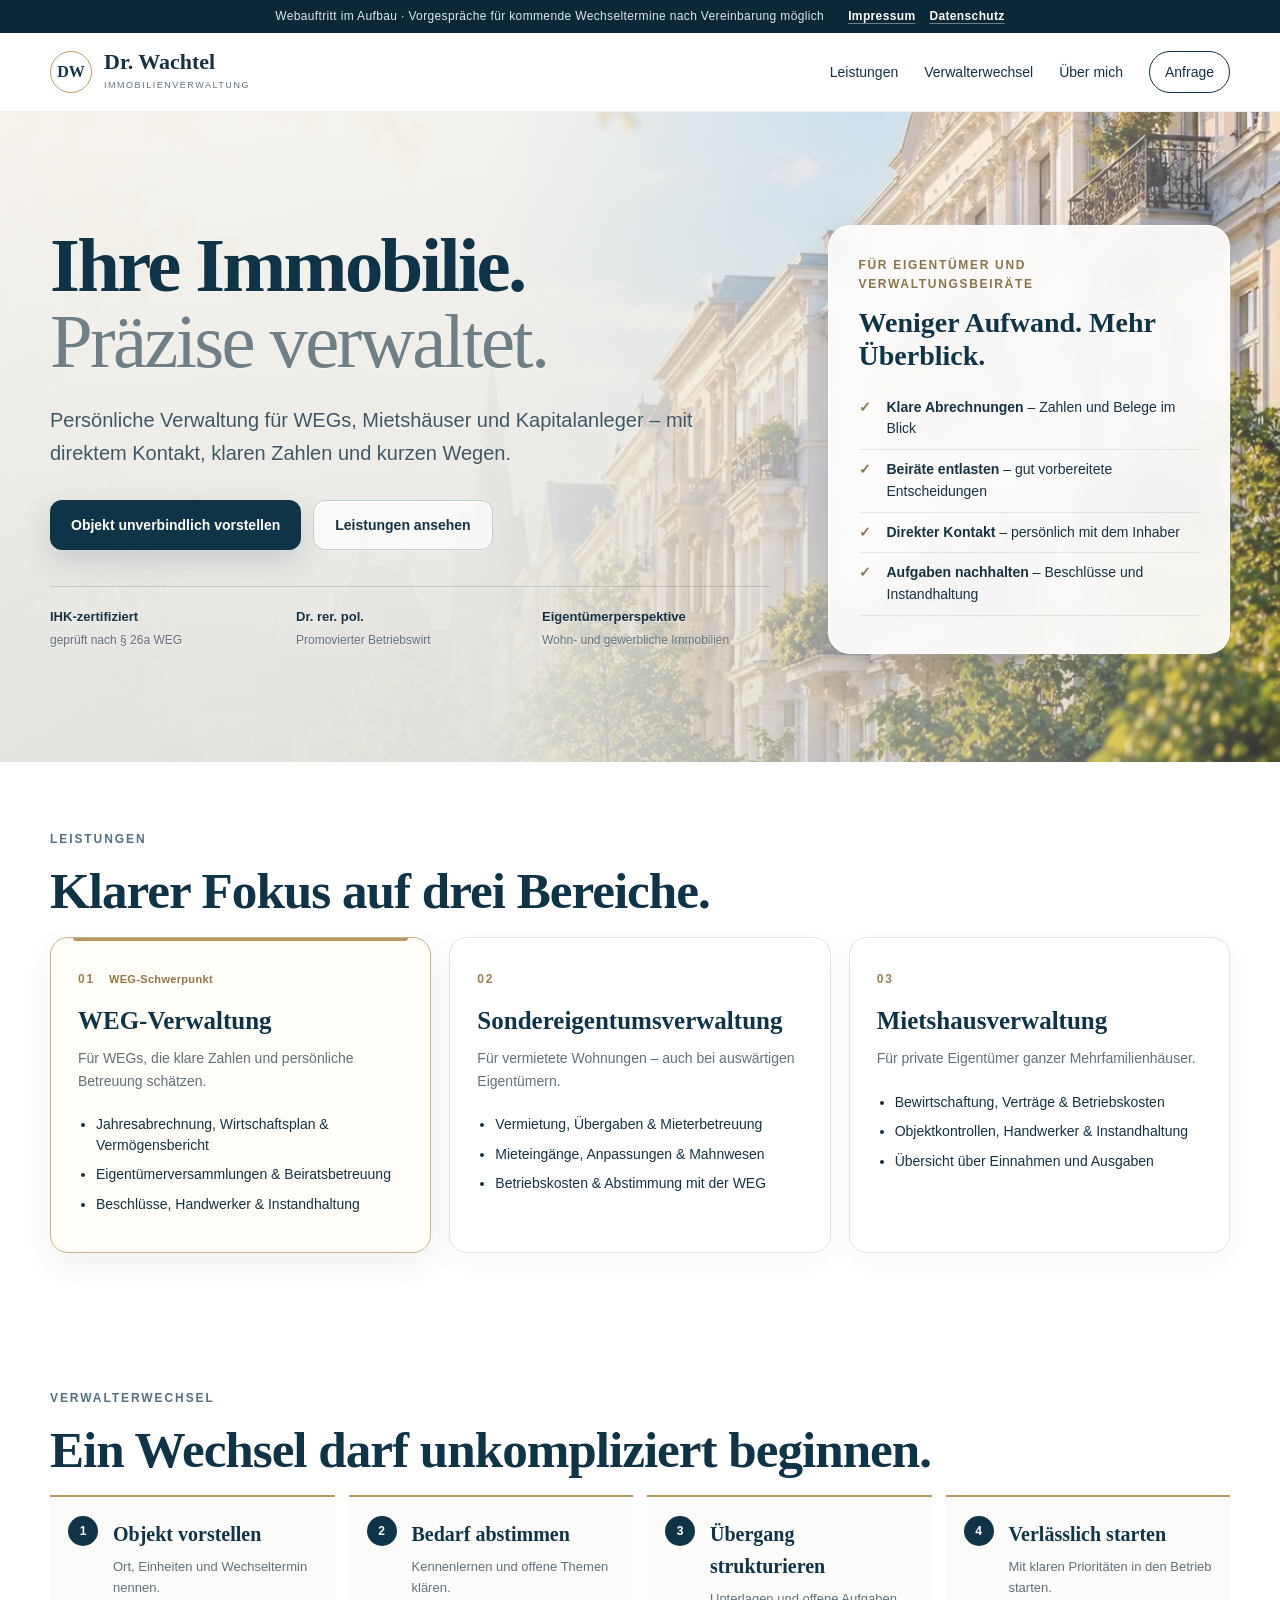
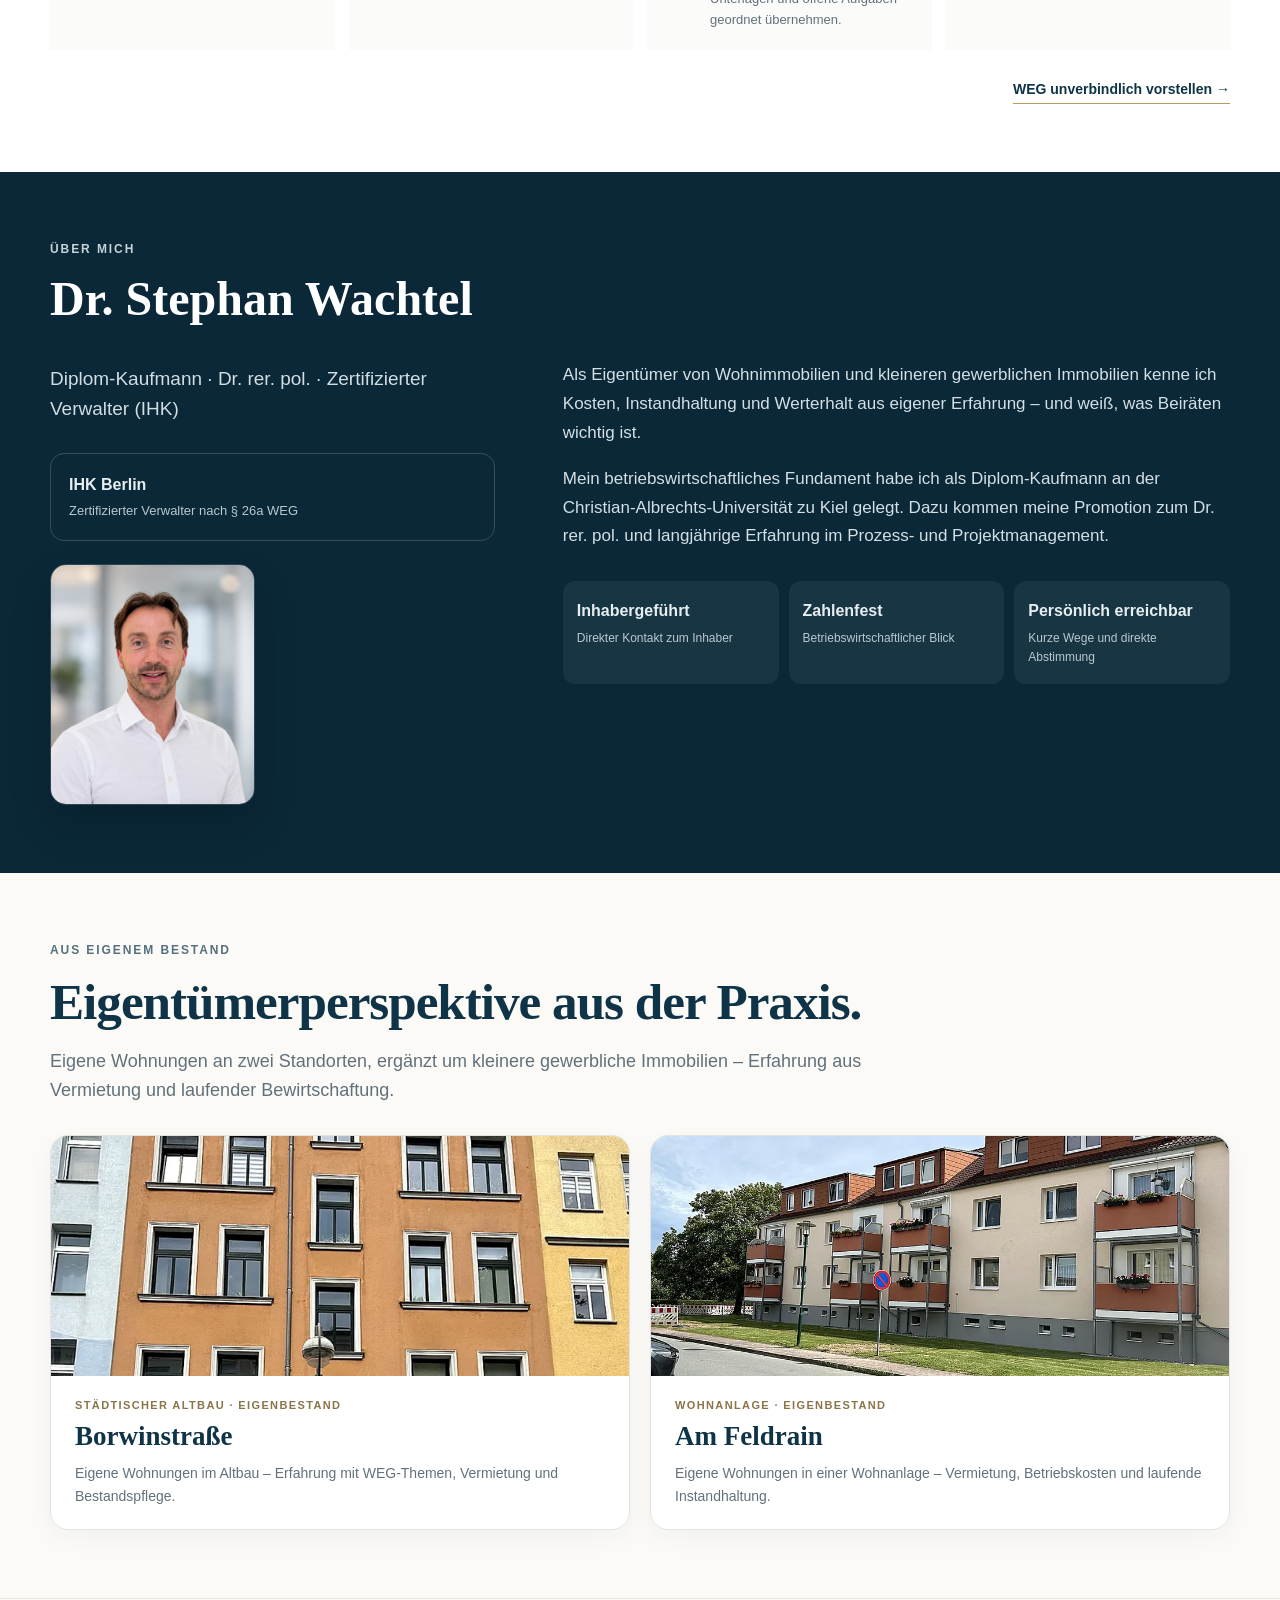
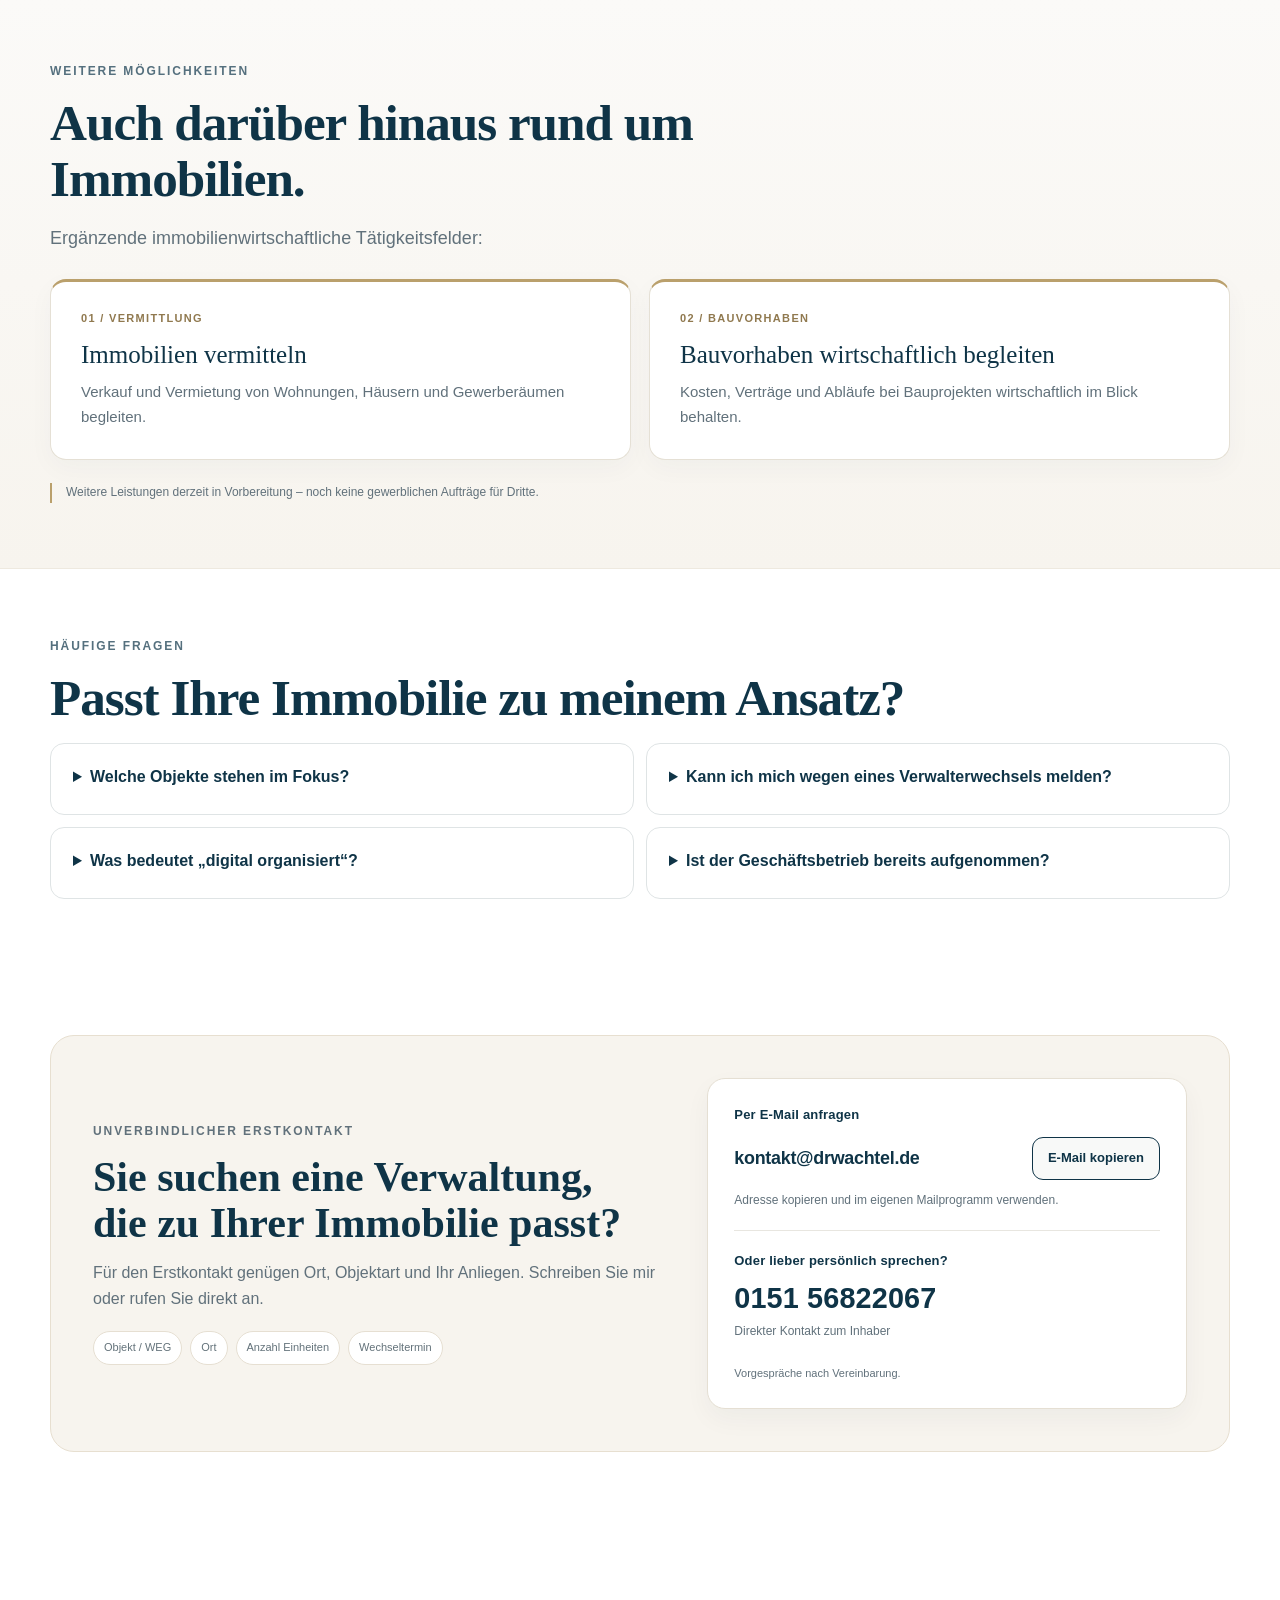
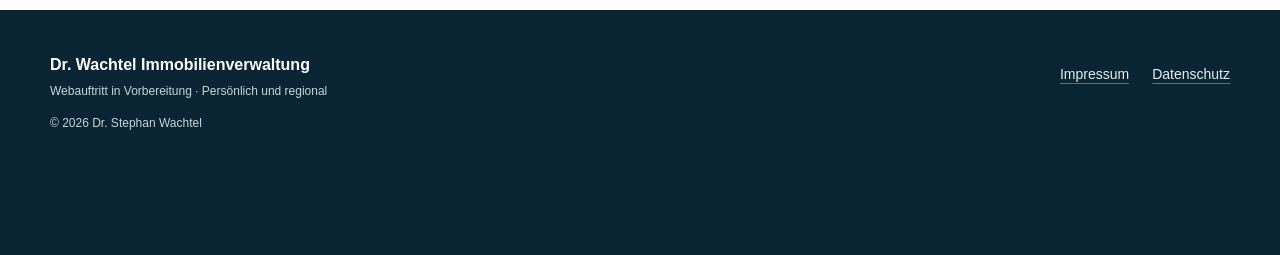
==== commit aa6148b0: "Technischer Feinschliff: Bilder komprimiert, JSON-LD (RealEstateAgent), Open-Graph-/Twitter-Tags, Co" ====
--- a/index.html
+++ b/index.html
@@ -9,6 +9,44 @@
 <meta content="index,follow" name="robots"/>
 <link href="https://www.drwachtel.de/" rel="canonical"/>
 <meta content="#0f3447" name="theme-color"/>
+<meta content="website" property="og:type"/>
+<meta content="de_DE" property="og:locale"/>
+<meta content="Dr. Wachtel Immobilienverwaltung" property="og:site_name"/>
+<meta content="Dr. Wachtel Immobilienverwaltung | Persönlich &amp; präzise" property="og:title"/>
+<meta content="Dr. Wachtel Immobilienverwaltung: persönliche Betreuung für Wohnungseigentümergemeinschaften, Mietshäuser und Kapitalanleger. Diplom-Kaufmann (Universität Kiel), Dr. rer. pol. und IHK-zertifizierter Verwalter." property="og:description"/>
+<meta content="https://www.drwachtel.de/" property="og:url"/>
+<meta content="https://www.drwachtel.de/stephan-wachtel-portrait.jpg" property="og:image"/>
+<meta content="image/jpeg" property="og:image:type"/>
+<meta content="1000" property="og:image:width"/>
+<meta content="1250" property="og:image:height"/>
+<meta content="Porträt von Dr. Stephan Wachtel" property="og:image:alt"/>
+<meta content="summary_large_image" name="twitter:card"/>
+<meta content="Dr. Wachtel Immobilienverwaltung | Persönlich &amp; präzise" name="twitter:title"/>
+<meta content="Dr. Wachtel Immobilienverwaltung: persönliche Betreuung für Wohnungseigentümergemeinschaften, Mietshäuser und Kapitalanleger. Diplom-Kaufmann (Universität Kiel), Dr. rer. pol. und IHK-zertifizierter Verwalter." name="twitter:description"/>
+<meta content="https://www.drwachtel.de/stephan-wachtel-portrait.jpg" name="twitter:image"/>
+<meta content="Porträt von Dr. Stephan Wachtel" name="twitter:image:alt"/>
+<script type="application/ld+json">
+{
+  "@context": "https://schema.org",
+  "@type": "RealEstateAgent",
+  "name": "Dr. Wachtel Immobilienverwaltung",
+  "url": "https://www.drwachtel.de/",
+  "image": "https://www.drwachtel.de/stephan-wachtel-portrait.jpg",
+  "telephone": "+49 151 56822067",
+  "email": "kontakt@drwachtel.de",
+  "address": {
+    "@type": "PostalAddress",
+    "streetAddress": "Gewerbegebiet Reutershagen, Goerdelerstraße 33",
+    "postalCode": "18069",
+    "addressLocality": "Rostock",
+    "addressCountry": "DE"
+  },
+  "areaServed": {
+    "@type": "City",
+    "name": "Rostock"
+  }
+}
+</script>
 <link href="styles.css?v=kompakt-20261029" rel="stylesheet"/>
 </head>
 <body><a class="skip-link" href="#leistungen">Zum Inhalt springen</a>
@@ -118,7 +156,7 @@
     <div class="reference-grid">
       <article class="reference-card">
         <figure class="reference-image">
-          <img src="objekt-rostock-ktv.webp" alt="Altbau mit Eigentumswohnungen in der Rostocker Kröpeliner-Tor-Vorstadt" loading="lazy" decoding="async" width="991" height="1383">
+          <img src="objekt-rostock-ktv.webp" alt="Altbau mit Eigentumswohnungen in der Rostocker Kröpeliner-Tor-Vorstadt" loading="lazy" decoding="async" width="800" height="1116">
         </figure>
         <div class="reference-body">
           <p class="reference-kicker">Städtischer Altbau · Eigenbestand</p>
@@ -128,7 +166,7 @@
       </article>
       <article class="reference-card">
         <figure class="reference-image">
-          <img src="objekt-dummerstorf.webp" alt="Wohnanlage mit Eigentumswohnungen in Dummerstorf bei Rostock" loading="lazy" decoding="async" width="1352" height="1025">
+          <img src="objekt-dummerstorf.webp" alt="Wohnanlage mit Eigentumswohnungen in Dummerstorf bei Rostock" loading="lazy" decoding="async" width="1000" height="758">
         </figure>
         <div class="reference-body">
           <p class="reference-kicker">Wohnanlage · Eigenbestand</p>
@@ -202,7 +240,7 @@
 <a aria-label="Zum unverbindlichen Erstkontakt" class="mobile-contact" href="#kontakt">Objekt vorstellen <span>→</span></a>
 <footer>
   <div class="wrap footer-grid">
-    <div><strong>Dr. Wachtel Immobilienverwaltung</strong><p>Webauftritt in Vorbereitung · Persönlich und regional</p></div>
+    <div><strong>Dr. Wachtel Immobilienverwaltung</strong><p>Webauftritt in Vorbereitung · Persönlich und regional</p><p>© 2026 Dr. Stephan Wachtel</p></div>
     <nav class="legal-links" aria-label="Rechtliche Informationen">
       <a href="impressum.html">Impressum</a>
       <a href="datenschutz.html">Datenschutz</a>
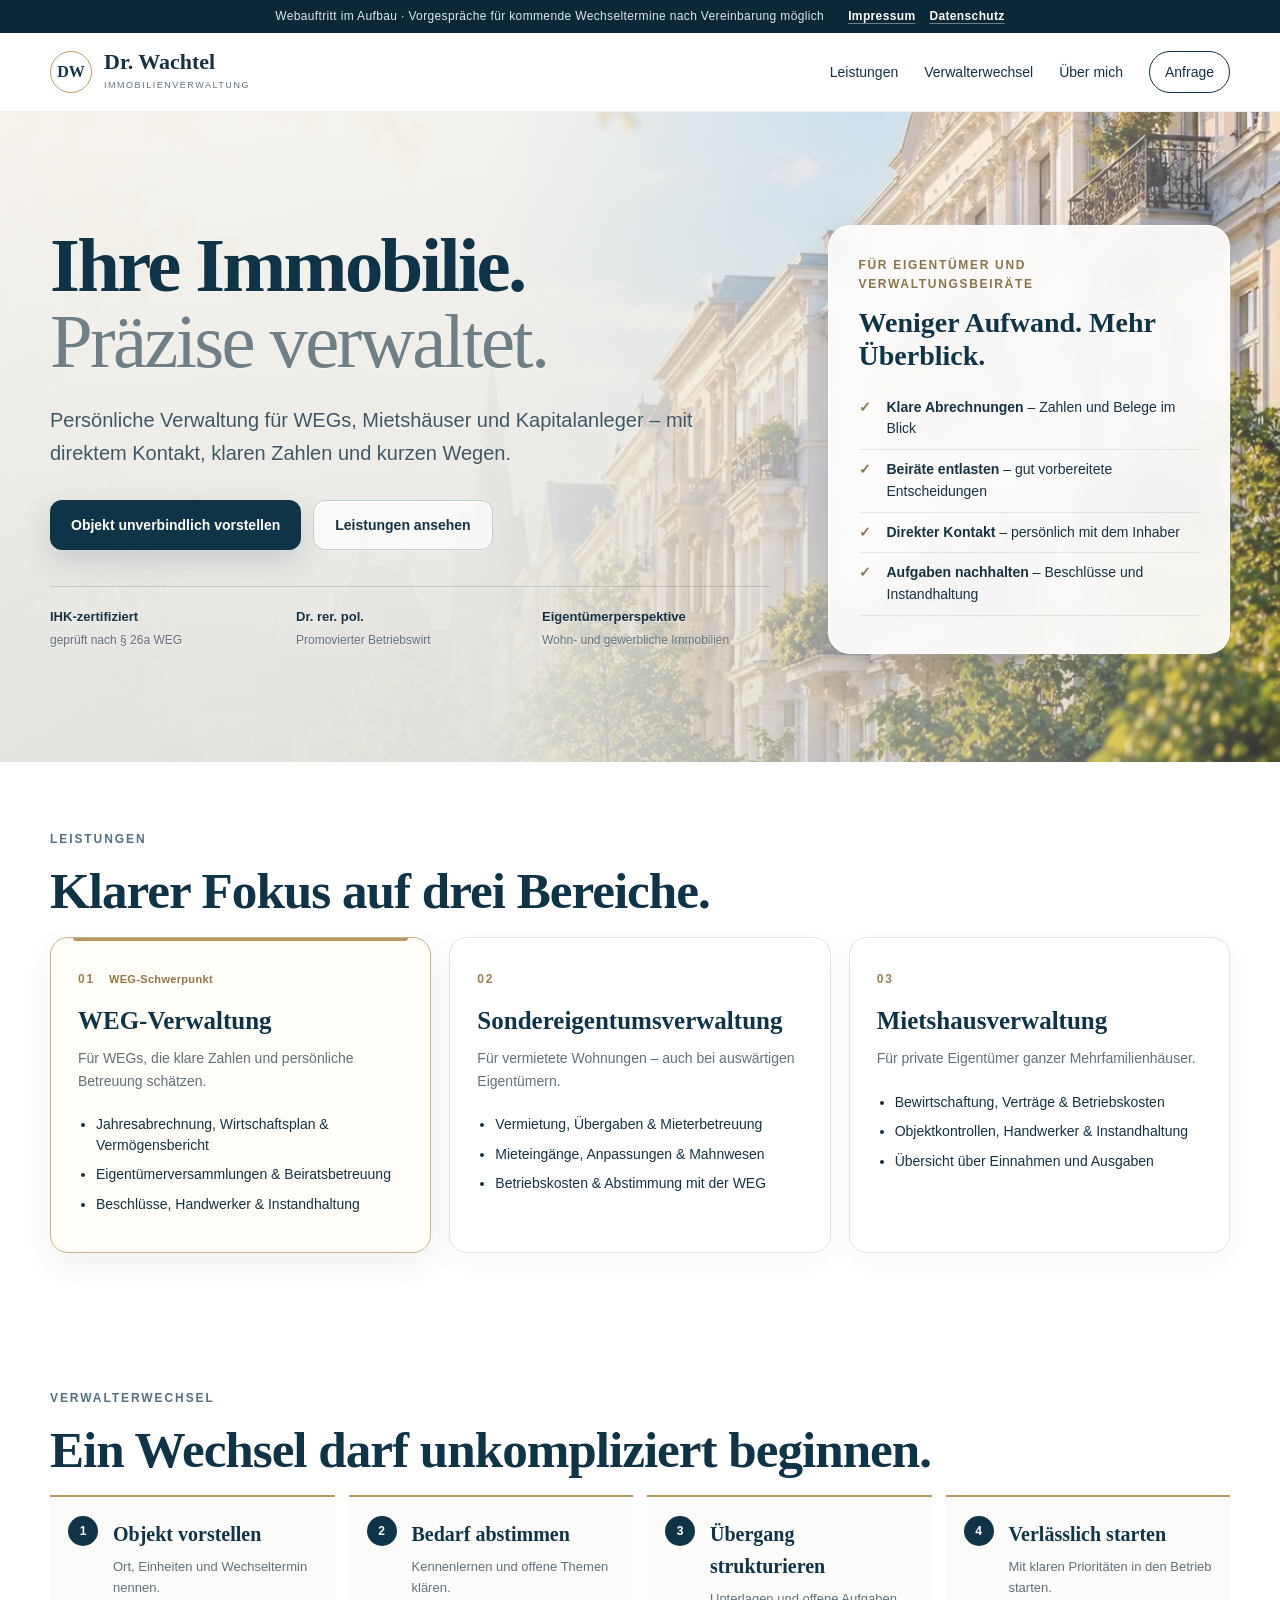
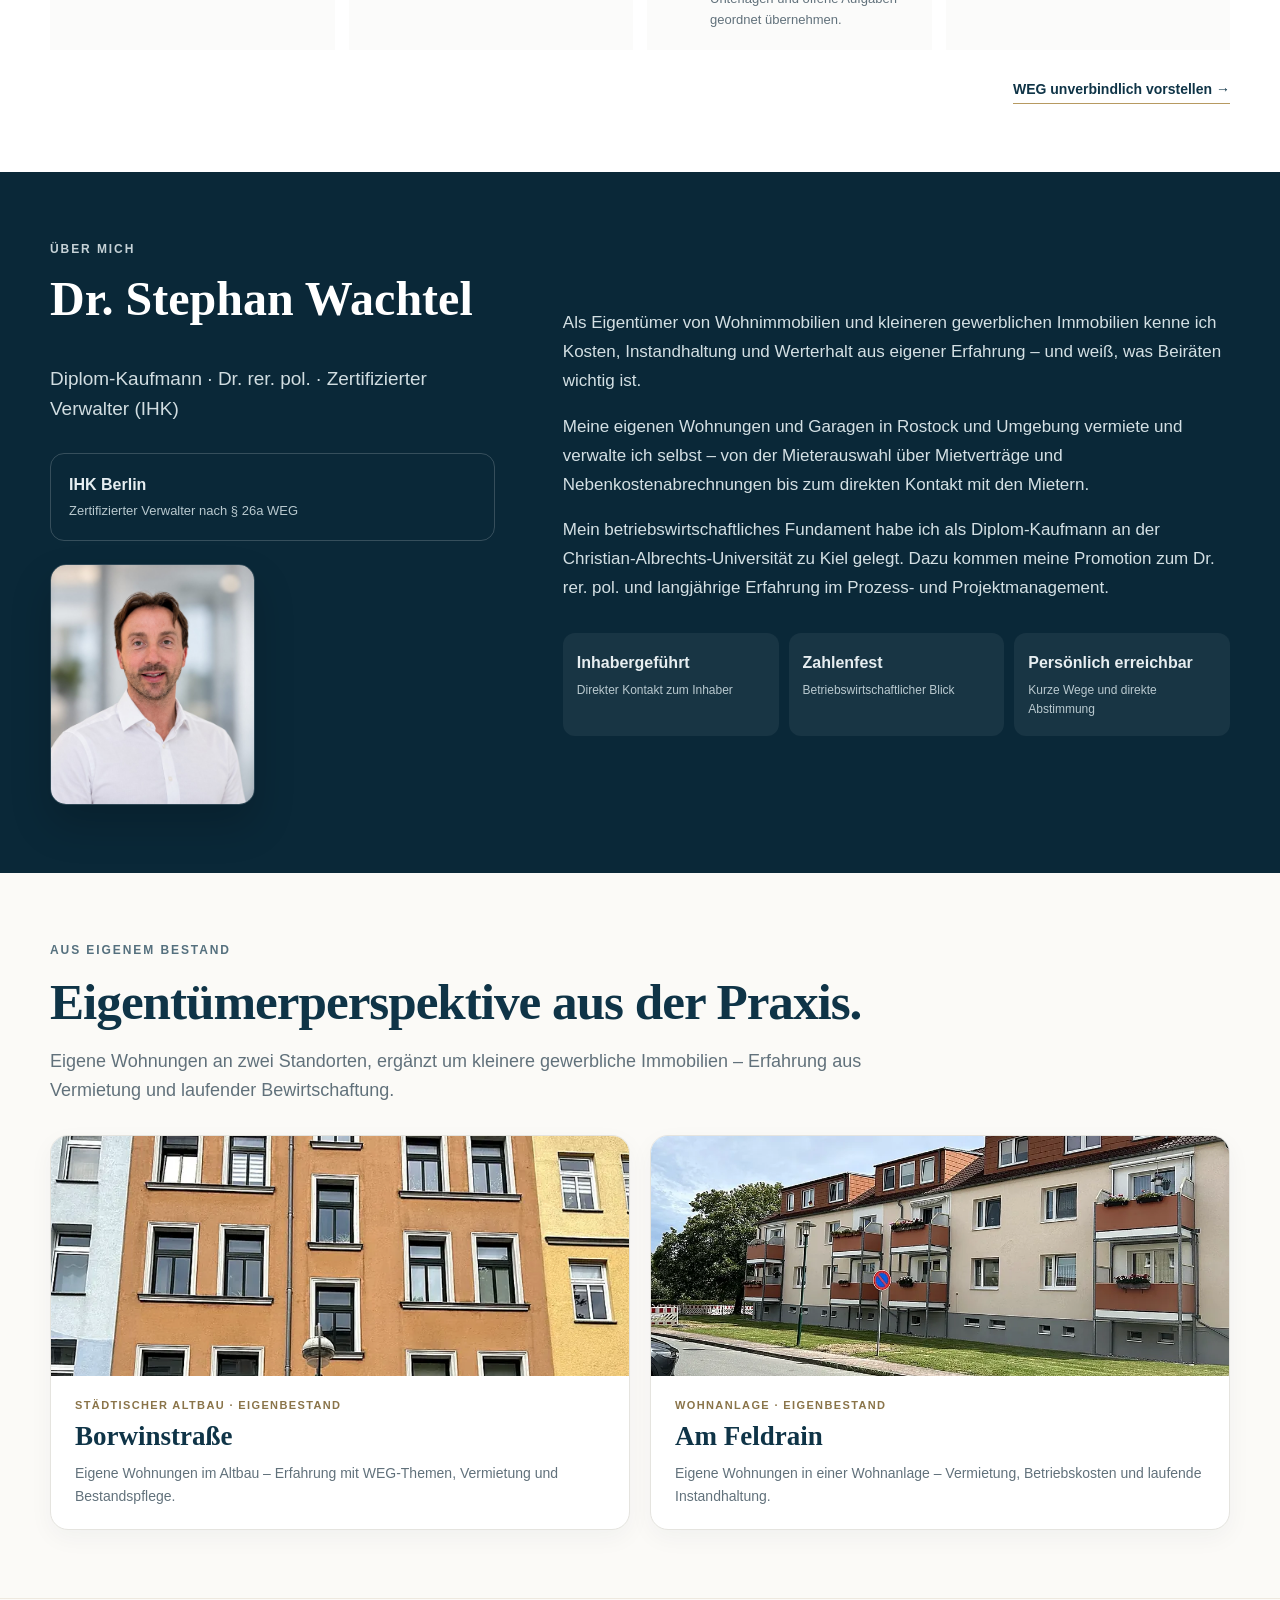
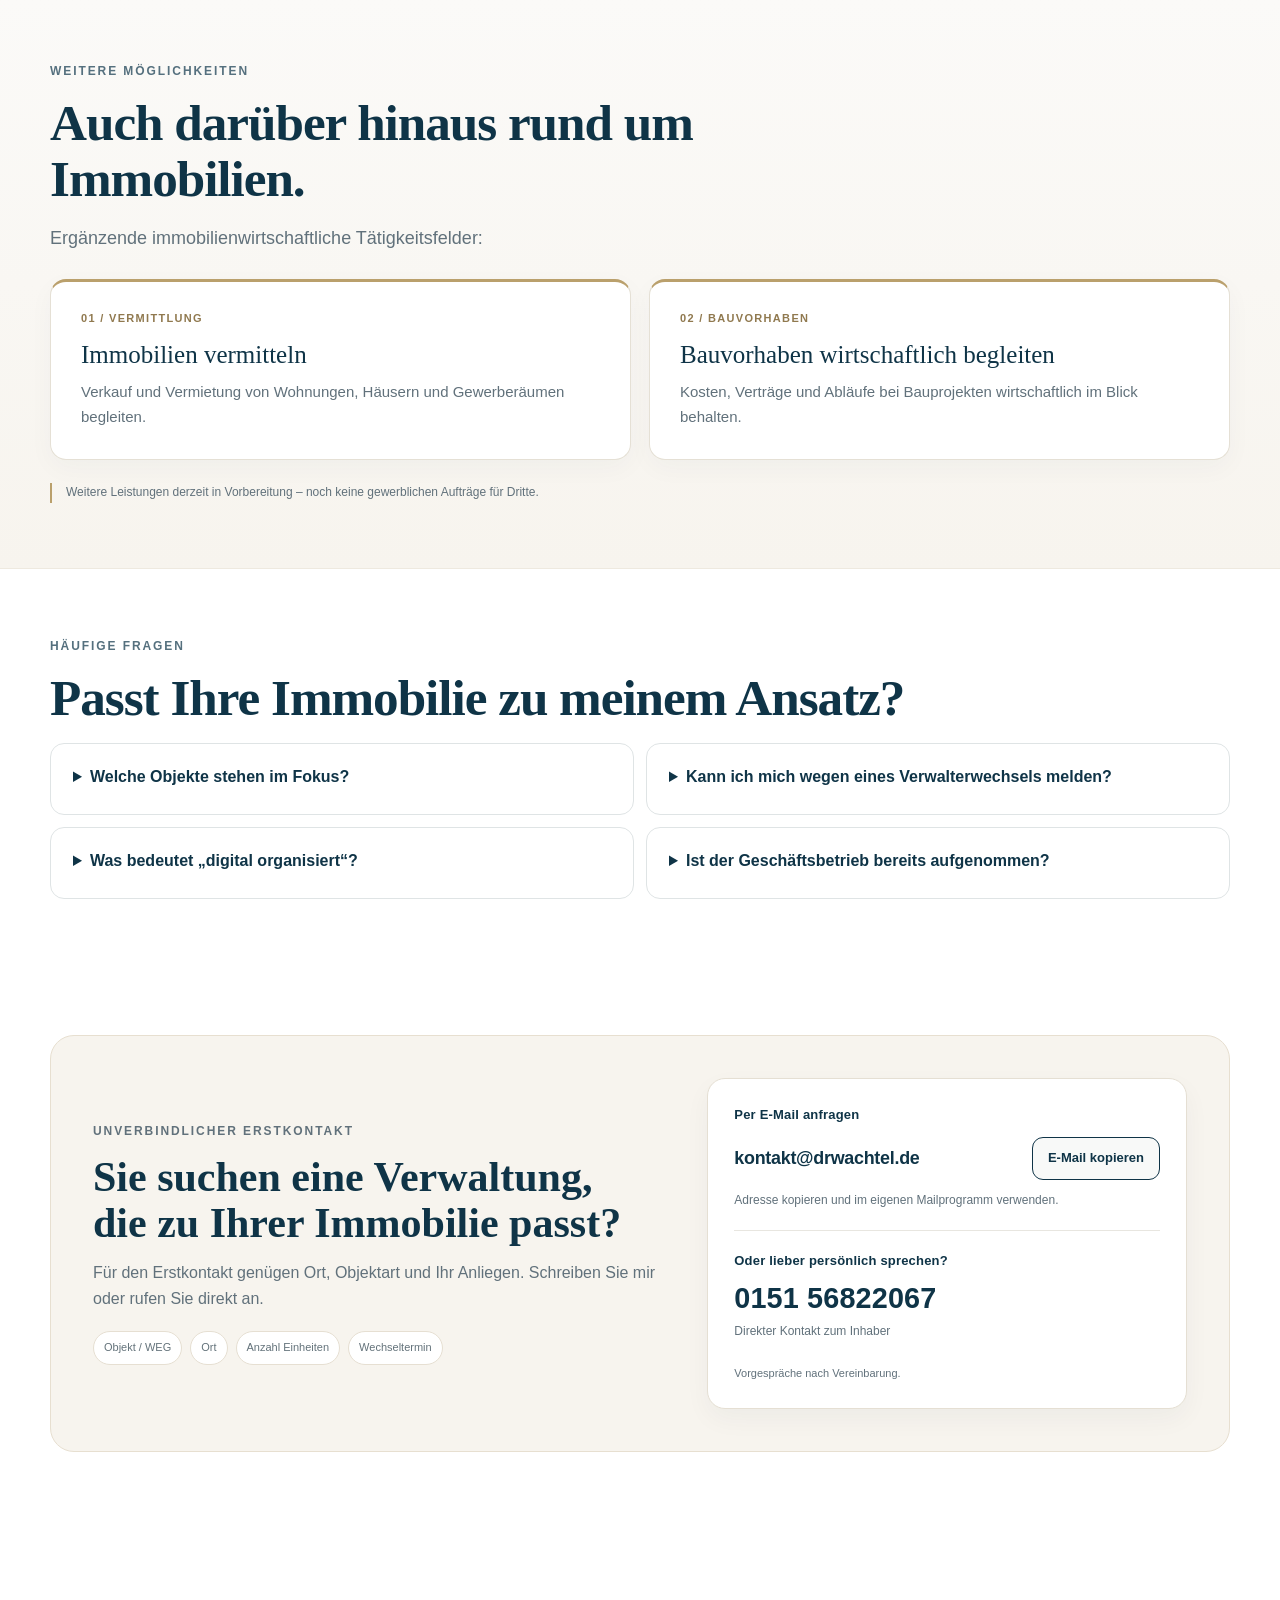
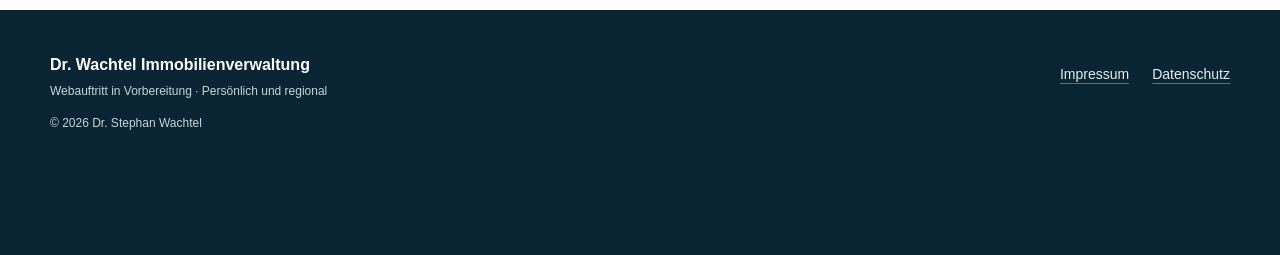
==== commit 16a99a9b: "Über mich: Satz zur eigenen Vermietung und Verwaltung ergänzt" ====
--- a/index.html
+++ b/index.html
@@ -47,6 +47,9 @@
   }
 }
 </script>
+<link href="favicon.svg" rel="icon" type="image/svg+xml"/>
+<link href="favicon.ico" rel="icon" sizes="16x16 32x32 48x48"/>
+<link href="apple-touch-icon.png" rel="apple-touch-icon" sizes="180x180"/>
 <link href="styles.css?v=kompakt-20261029" rel="stylesheet"/>
 </head>
 <body><a class="skip-link" href="#leistungen">Zum Inhalt springen</a>
@@ -139,6 +142,7 @@
 </div>
 <div class="about-copy">
 <p>Als Eigentümer von Wohnimmobilien und kleineren gewerblichen Immobilien kenne ich Kosten, Instandhaltung und Werterhalt aus eigener Erfahrung – und weiß, was Beiräten wichtig ist.</p>
+<p>Meine eigenen Wohnungen und Garagen in Rostock und Umgebung vermiete und verwalte ich selbst – von der Mieterauswahl über Mietverträge und Nebenkostenabrechnungen bis zum direkten Kontakt mit den Mietern.</p>
 <p>Mein betriebswirtschaftliches Fundament habe ich als Diplom-Kaufmann an der Christian-Albrechts-Universität zu Kiel gelegt. Dazu kommen meine Promotion zum Dr. rer. pol. und langjährige Erfahrung im Prozess- und Projektmanagement.</p>
 <div class="profile-facts">
 <div><strong>Inhabergeführt</strong><span>Direkter Kontakt zum Inhaber</span></div>
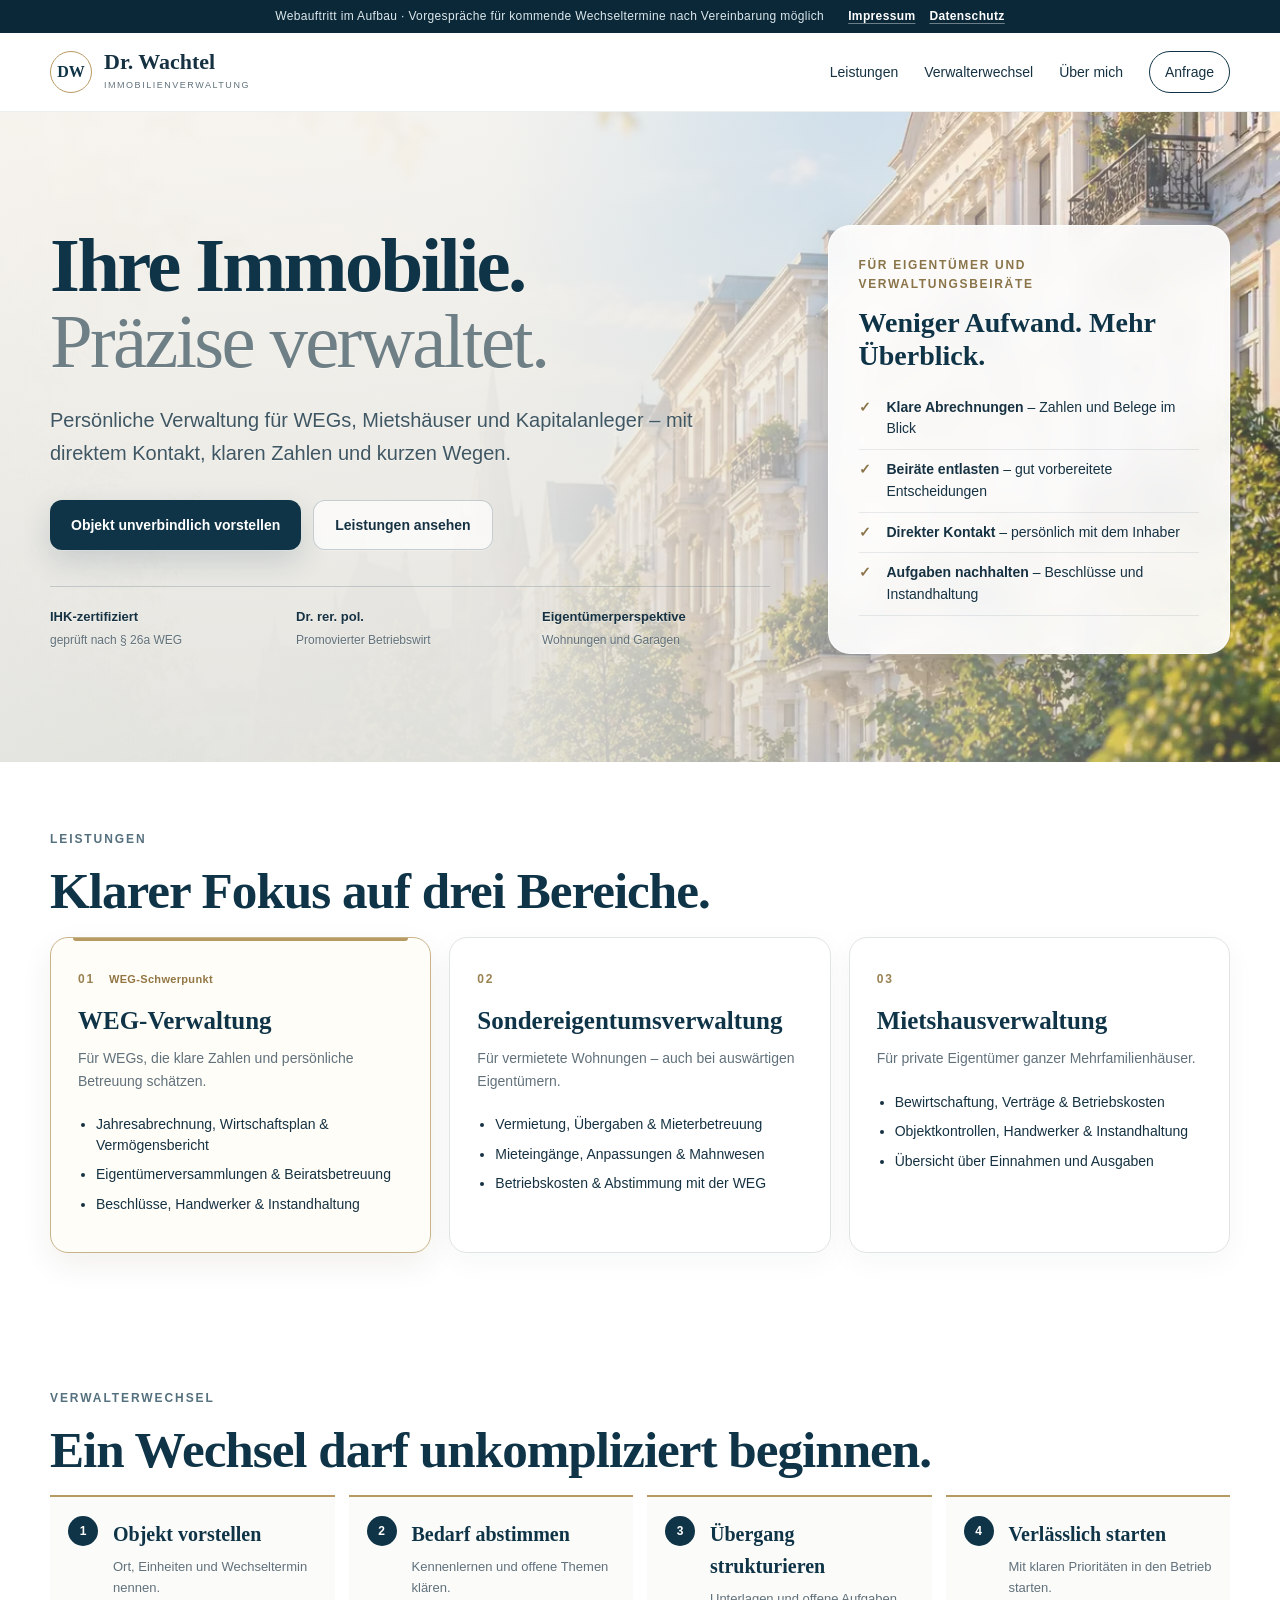
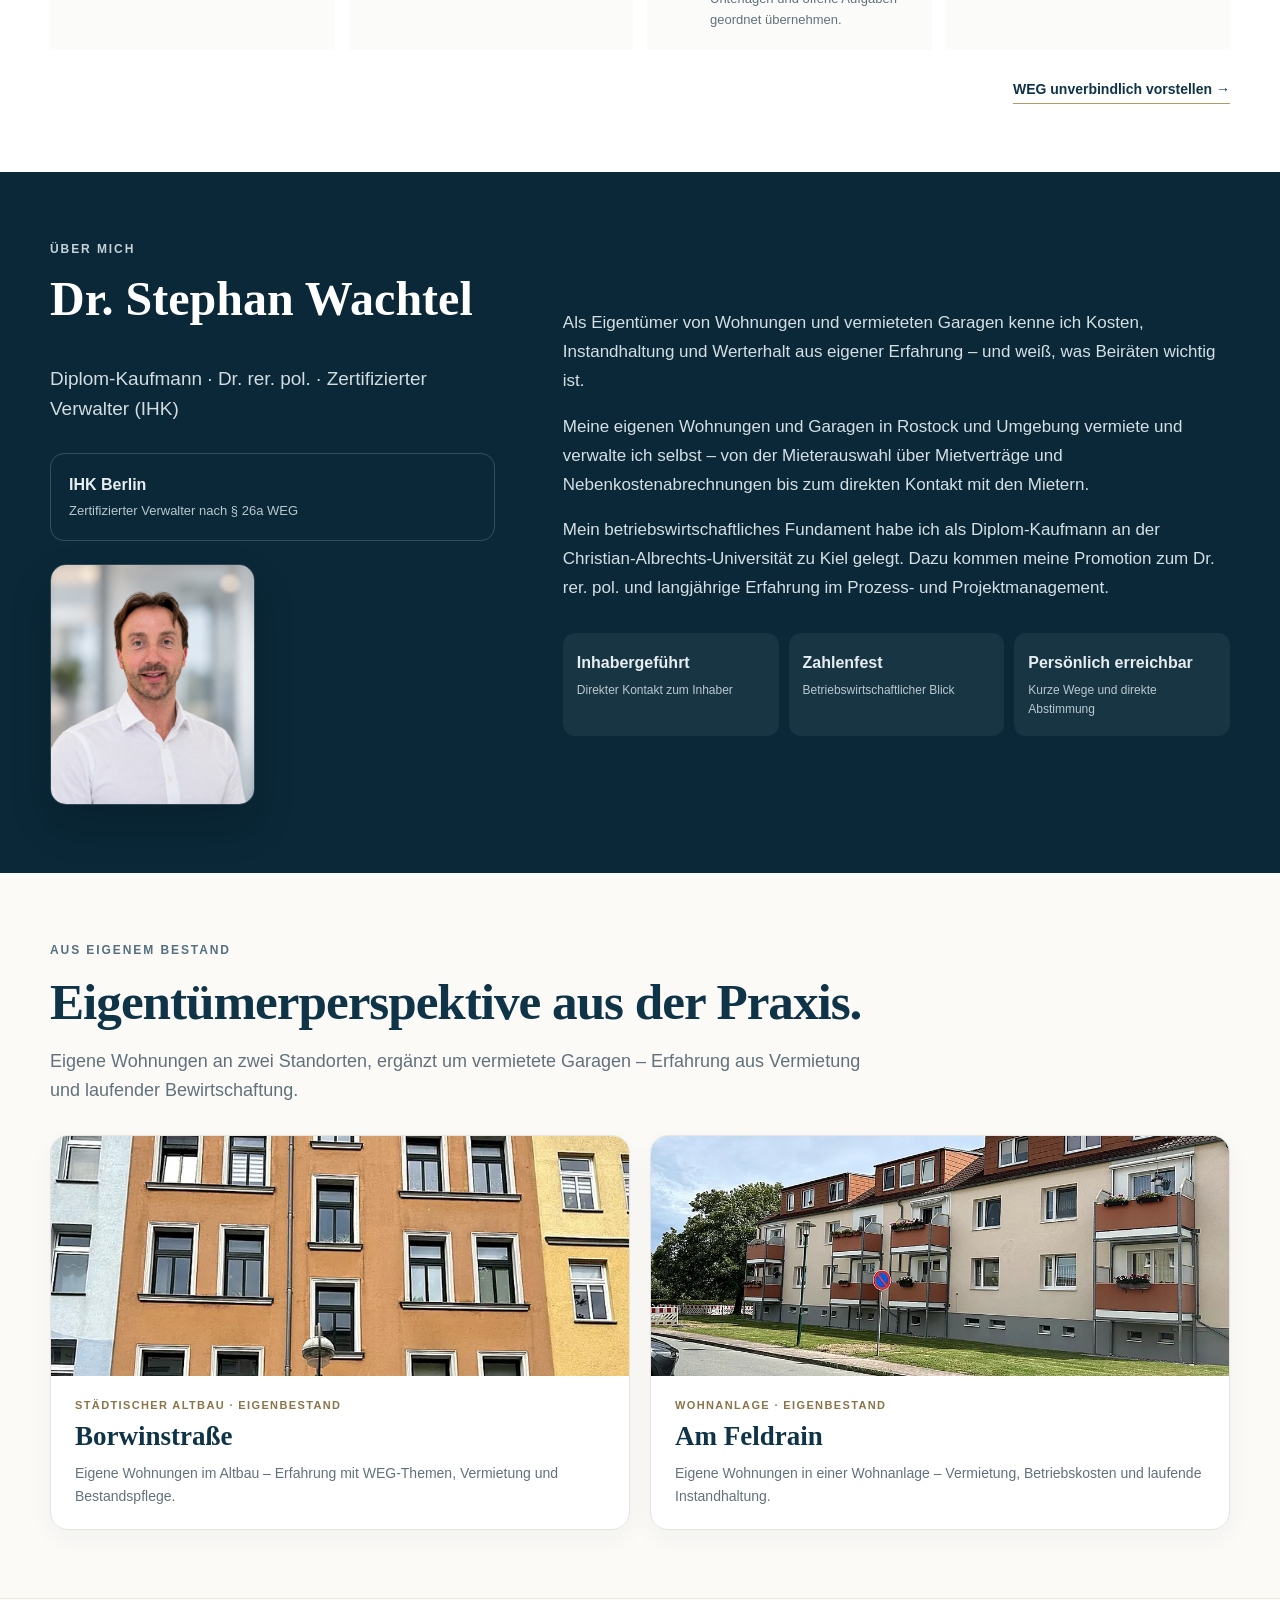
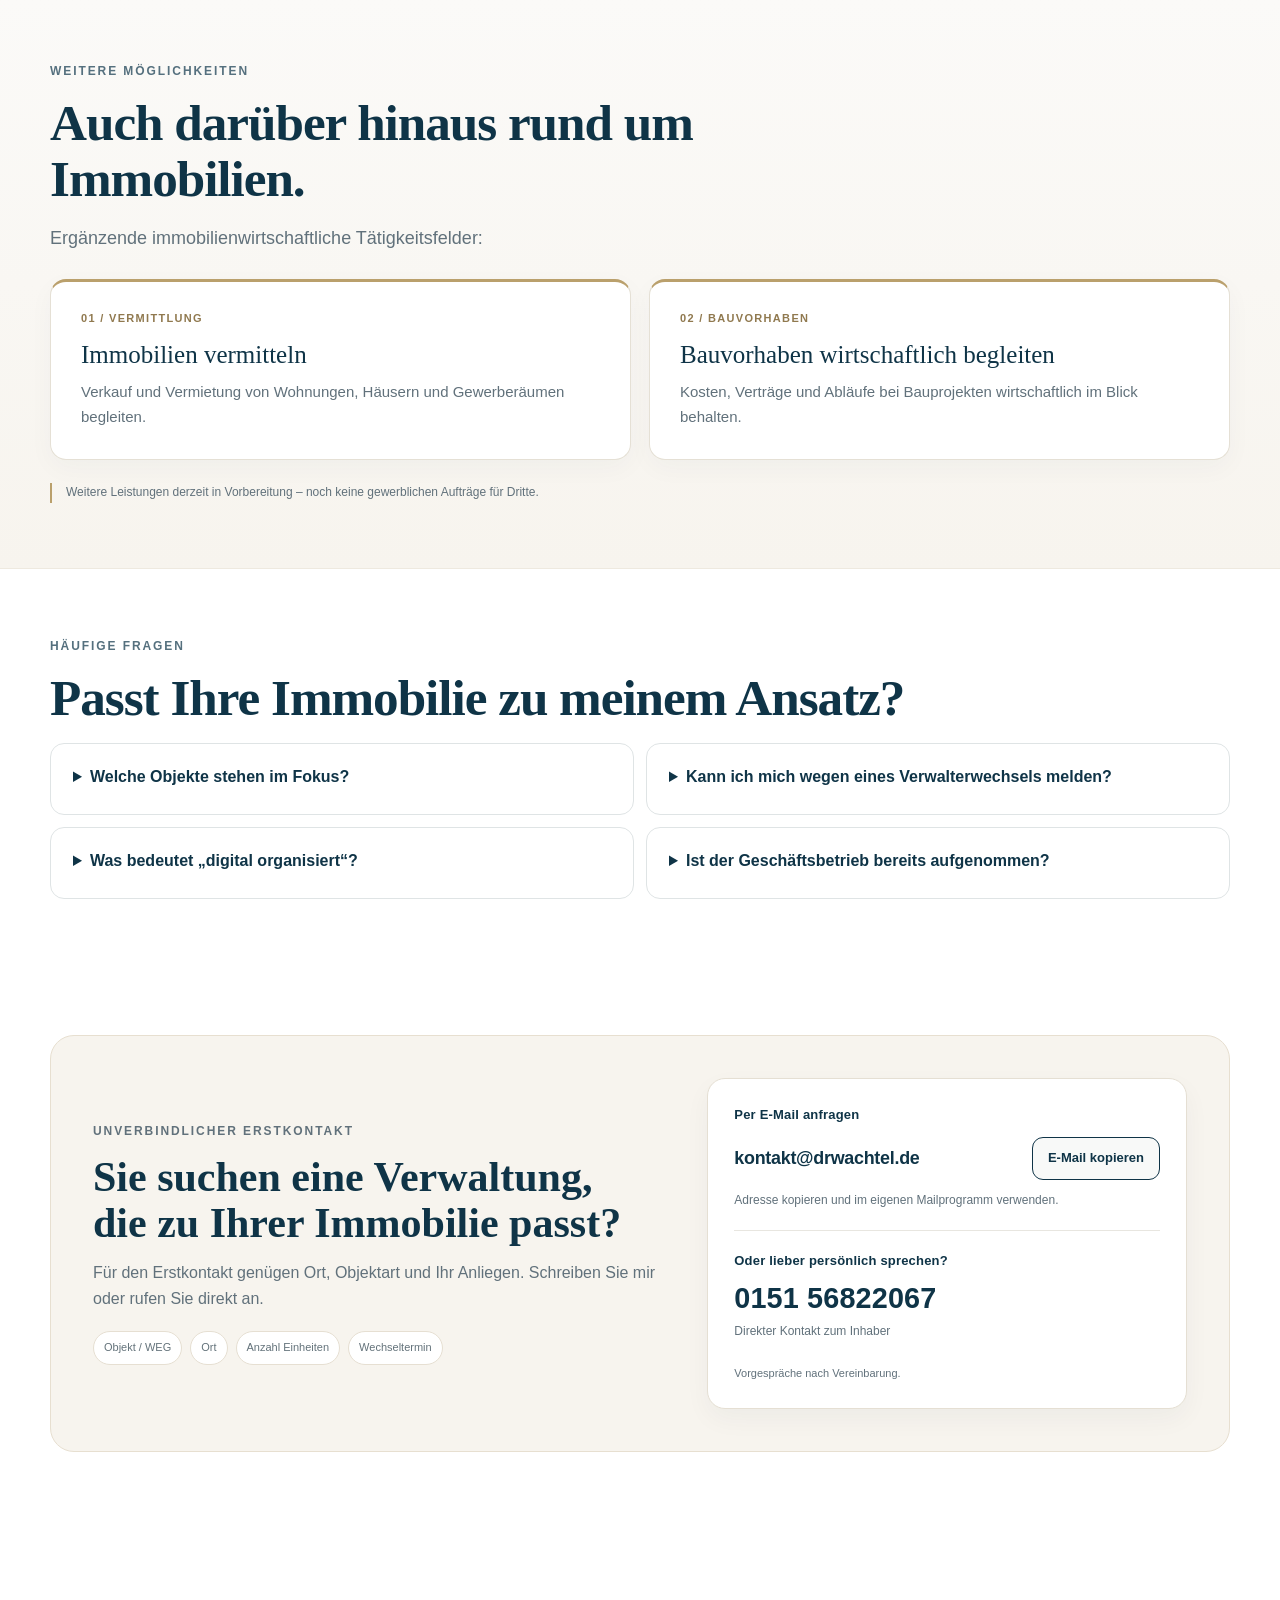
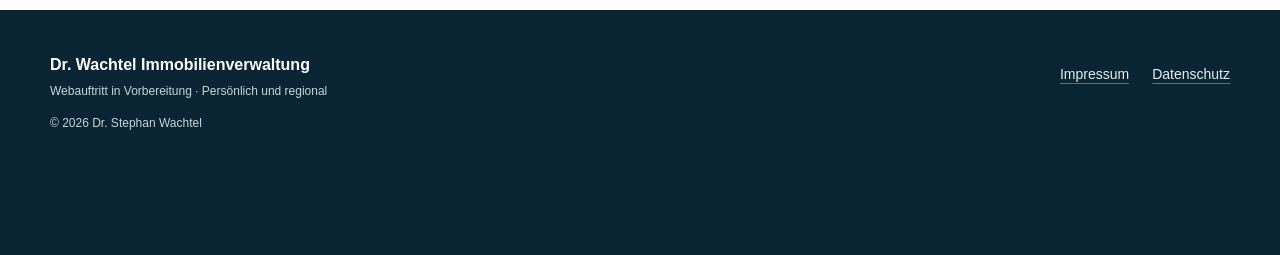
==== commit e9d30103: "Eigenbestand einheitlich: Wohnungen und vermietete Garagen statt gewerbliche Immobilien" ====
--- a/index.html
+++ b/index.html
@@ -82,7 +82,7 @@
 <div aria-label="Qualifikationen und Schwerpunkte" class="trust">
 <div><strong>IHK-zertifiziert</strong><span>geprüft nach § 26a WEG</span></div>
 <div><strong>Dr. rer. pol.</strong><span>Promovierter Betriebswirt</span></div>
-<div><strong>Eigentümerperspektive</strong><span>Wohn- und gewerbliche Immobilien</span></div>
+<div><strong>Eigentümerperspektive</strong><span>Wohnungen und Garagen</span></div>
 </div>
 </div>
 <aside class="hero-card">
@@ -141,7 +141,7 @@
 </figure>
 </div>
 <div class="about-copy">
-<p>Als Eigentümer von Wohnimmobilien und kleineren gewerblichen Immobilien kenne ich Kosten, Instandhaltung und Werterhalt aus eigener Erfahrung – und weiß, was Beiräten wichtig ist.</p>
+<p>Als Eigentümer von Wohnungen und vermieteten Garagen kenne ich Kosten, Instandhaltung und Werterhalt aus eigener Erfahrung – und weiß, was Beiräten wichtig ist.</p>
 <p>Meine eigenen Wohnungen und Garagen in Rostock und Umgebung vermiete und verwalte ich selbst – von der Mieterauswahl über Mietverträge und Nebenkostenabrechnungen bis zum direkten Kontakt mit den Mietern.</p>
 <p>Mein betriebswirtschaftliches Fundament habe ich als Diplom-Kaufmann an der Christian-Albrechts-Universität zu Kiel gelegt. Dazu kommen meine Promotion zum Dr. rer. pol. und langjährige Erfahrung im Prozess- und Projektmanagement.</p>
 <div class="profile-facts">
@@ -156,7 +156,7 @@
   <div class="wrap">
     <p class="eyebrow">Aus eigenem Bestand</p>
     <h2 class="section-title" id="objekte-title">Eigentümerperspektive aus der Praxis.</h2>
-    <p class="section-intro">Eigene Wohnungen an zwei Standorten, ergänzt um kleinere gewerbliche Immobilien – Erfahrung aus Vermietung und laufender Bewirtschaftung.</p>
+    <p class="section-intro">Eigene Wohnungen an zwei Standorten, ergänzt um vermietete Garagen – Erfahrung aus Vermietung und laufender Bewirtschaftung.</p>
     <div class="reference-grid">
       <article class="reference-card">
         <figure class="reference-image">
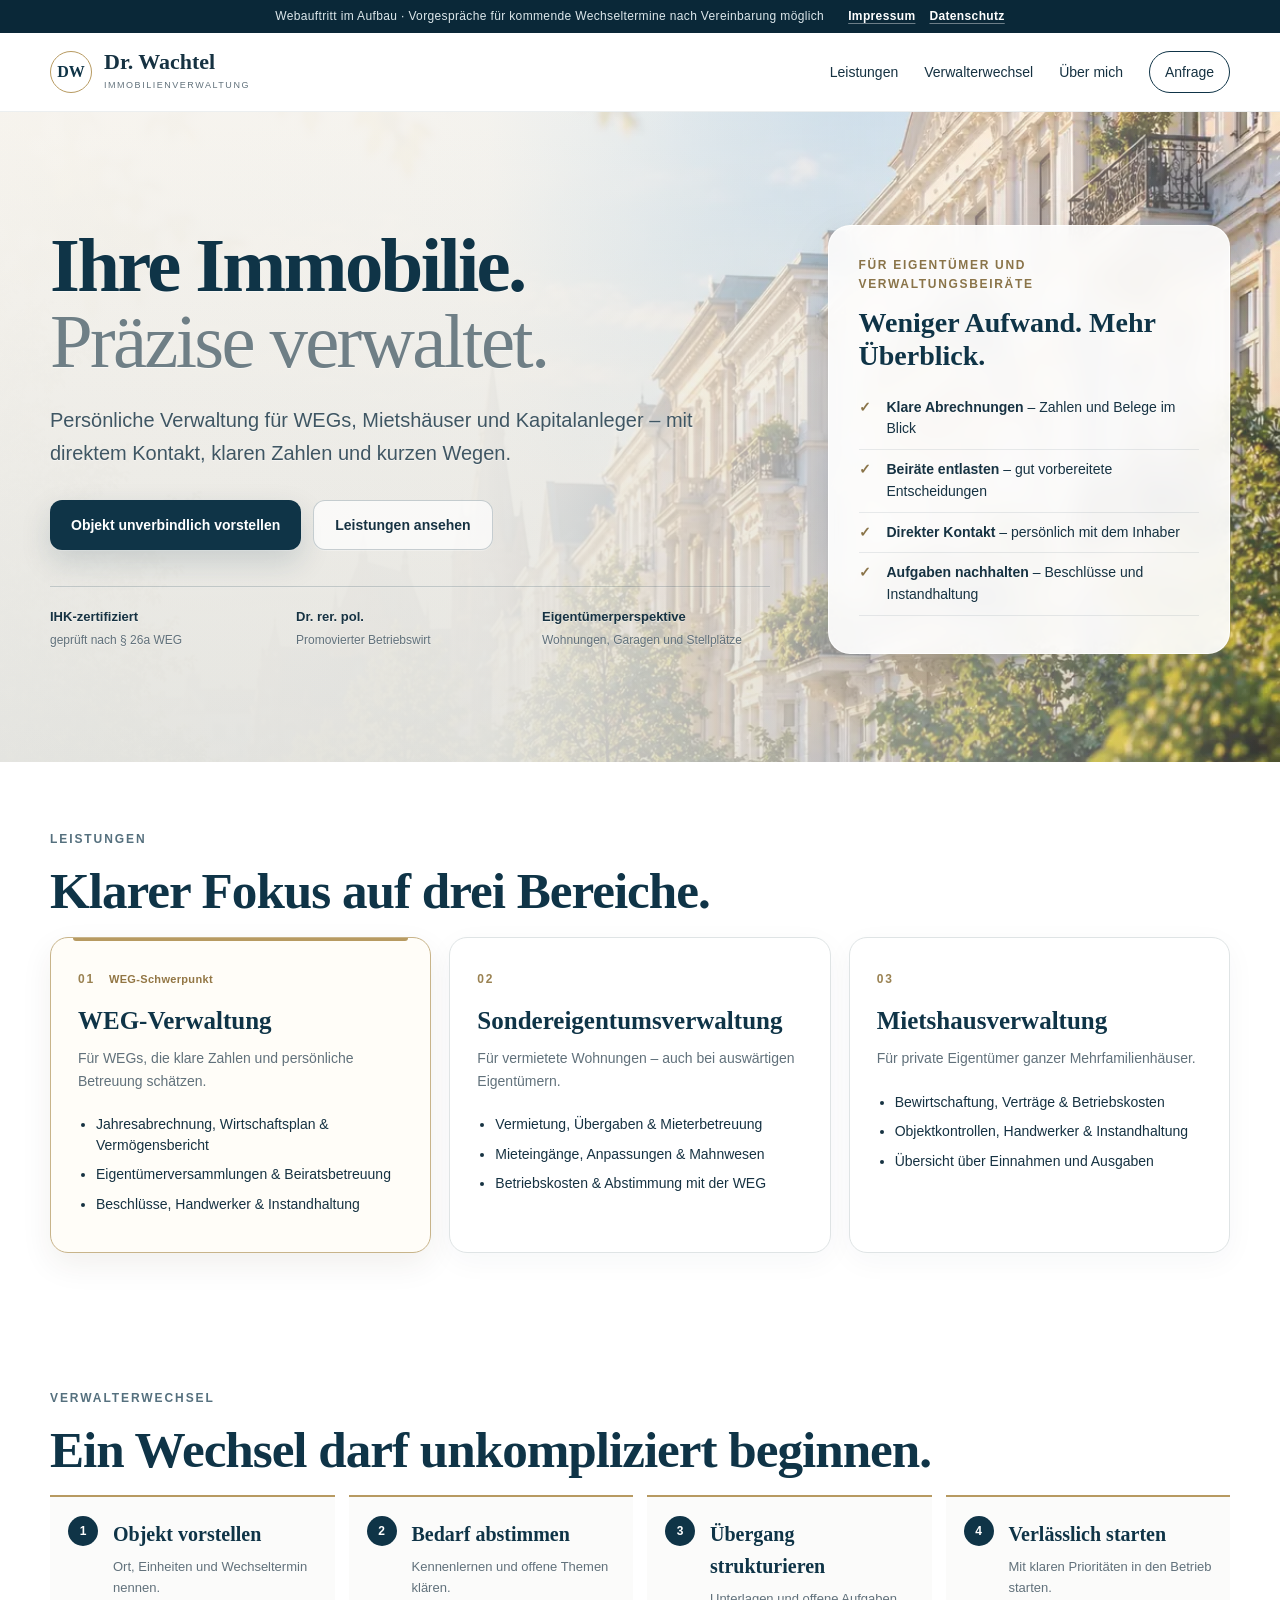
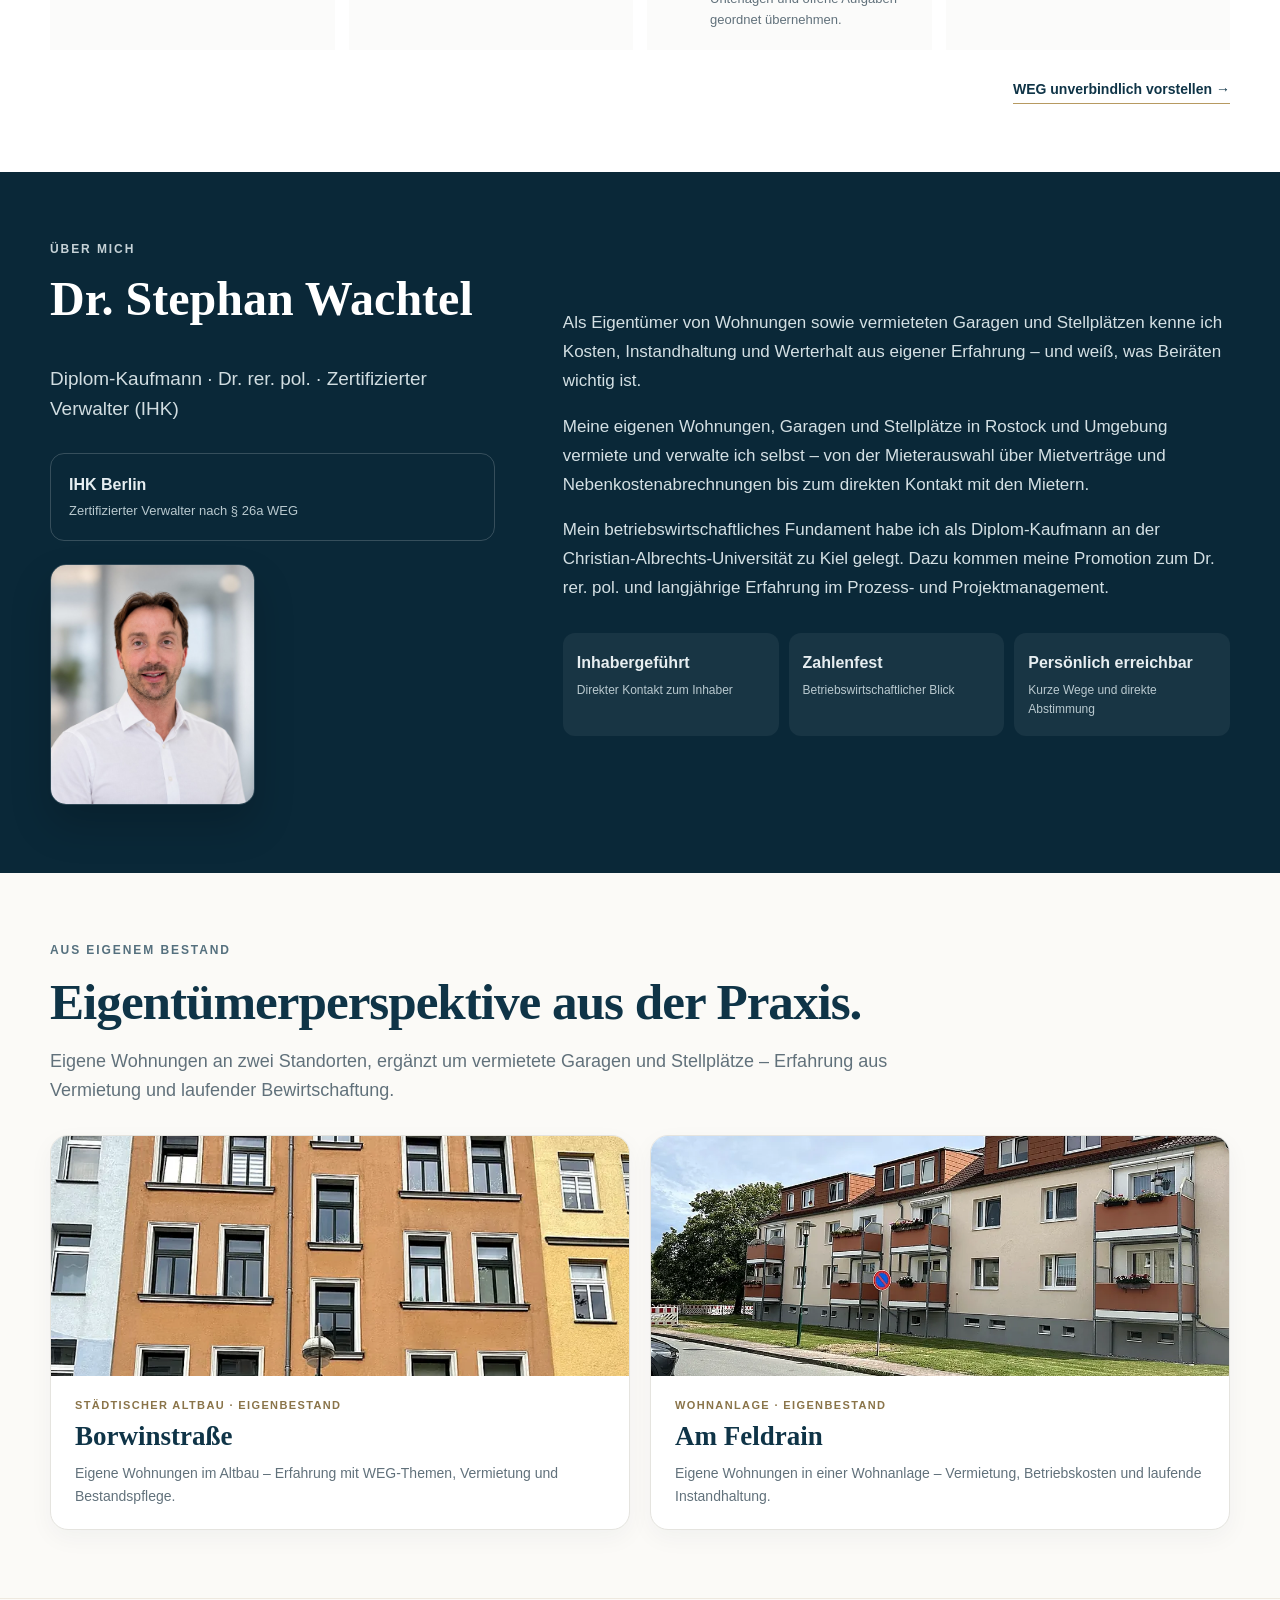
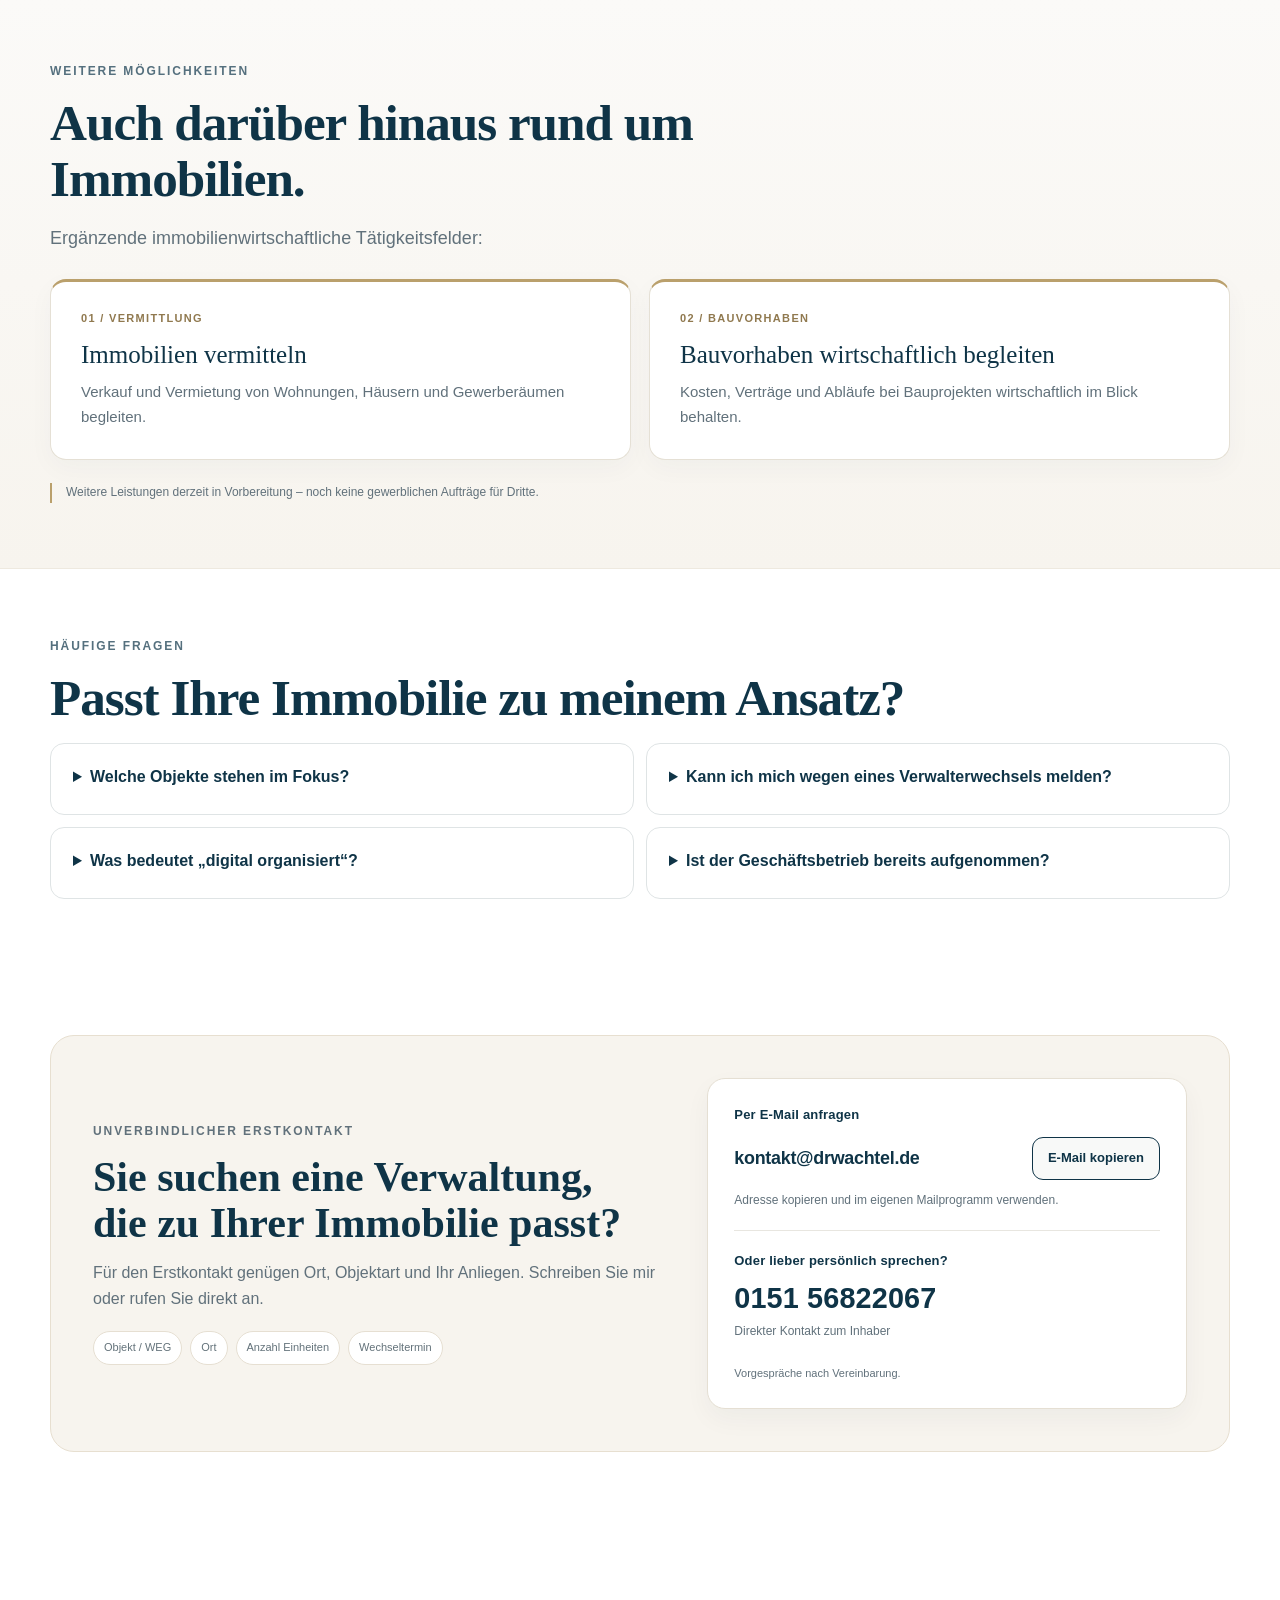
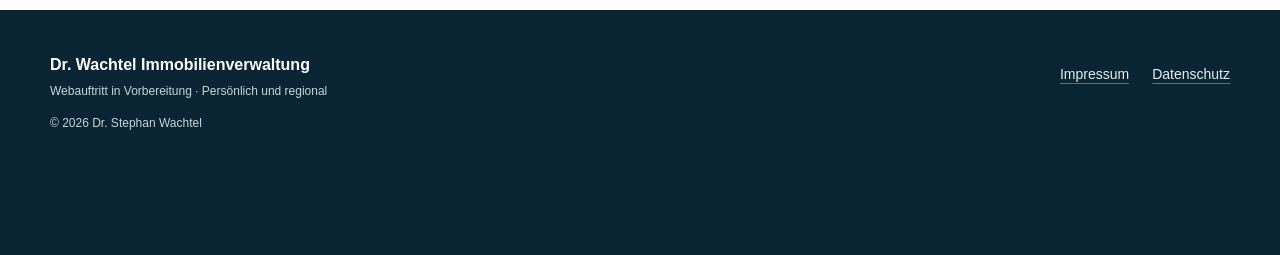
==== commit 63481b8e: "Eigenbestand ergänzt: Stellplätze neben Wohnungen und Garagen" ====
--- a/index.html
+++ b/index.html
@@ -82,7 +82,7 @@
 <div aria-label="Qualifikationen und Schwerpunkte" class="trust">
 <div><strong>IHK-zertifiziert</strong><span>geprüft nach § 26a WEG</span></div>
 <div><strong>Dr. rer. pol.</strong><span>Promovierter Betriebswirt</span></div>
-<div><strong>Eigentümerperspektive</strong><span>Wohnungen und Garagen</span></div>
+<div><strong>Eigentümerperspektive</strong><span>Wohnungen, Garagen und Stellplätze</span></div>
 </div>
 </div>
 <aside class="hero-card">
@@ -141,8 +141,8 @@
 </figure>
 </div>
 <div class="about-copy">
-<p>Als Eigentümer von Wohnungen und vermieteten Garagen kenne ich Kosten, Instandhaltung und Werterhalt aus eigener Erfahrung – und weiß, was Beiräten wichtig ist.</p>
-<p>Meine eigenen Wohnungen und Garagen in Rostock und Umgebung vermiete und verwalte ich selbst – von der Mieterauswahl über Mietverträge und Nebenkostenabrechnungen bis zum direkten Kontakt mit den Mietern.</p>
+<p>Als Eigentümer von Wohnungen sowie vermieteten Garagen und Stellplätzen kenne ich Kosten, Instandhaltung und Werterhalt aus eigener Erfahrung – und weiß, was Beiräten wichtig ist.</p>
+<p>Meine eigenen Wohnungen, Garagen und Stellplätze in Rostock und Umgebung vermiete und verwalte ich selbst – von der Mieterauswahl über Mietverträge und Nebenkostenabrechnungen bis zum direkten Kontakt mit den Mietern.</p>
 <p>Mein betriebswirtschaftliches Fundament habe ich als Diplom-Kaufmann an der Christian-Albrechts-Universität zu Kiel gelegt. Dazu kommen meine Promotion zum Dr. rer. pol. und langjährige Erfahrung im Prozess- und Projektmanagement.</p>
 <div class="profile-facts">
 <div><strong>Inhabergeführt</strong><span>Direkter Kontakt zum Inhaber</span></div>
@@ -156,7 +156,7 @@
   <div class="wrap">
     <p class="eyebrow">Aus eigenem Bestand</p>
     <h2 class="section-title" id="objekte-title">Eigentümerperspektive aus der Praxis.</h2>
-    <p class="section-intro">Eigene Wohnungen an zwei Standorten, ergänzt um vermietete Garagen – Erfahrung aus Vermietung und laufender Bewirtschaftung.</p>
+    <p class="section-intro">Eigene Wohnungen an zwei Standorten, ergänzt um vermietete Garagen und Stellplätze – Erfahrung aus Vermietung und laufender Bewirtschaftung.</p>
     <div class="reference-grid">
       <article class="reference-card">
         <figure class="reference-image">
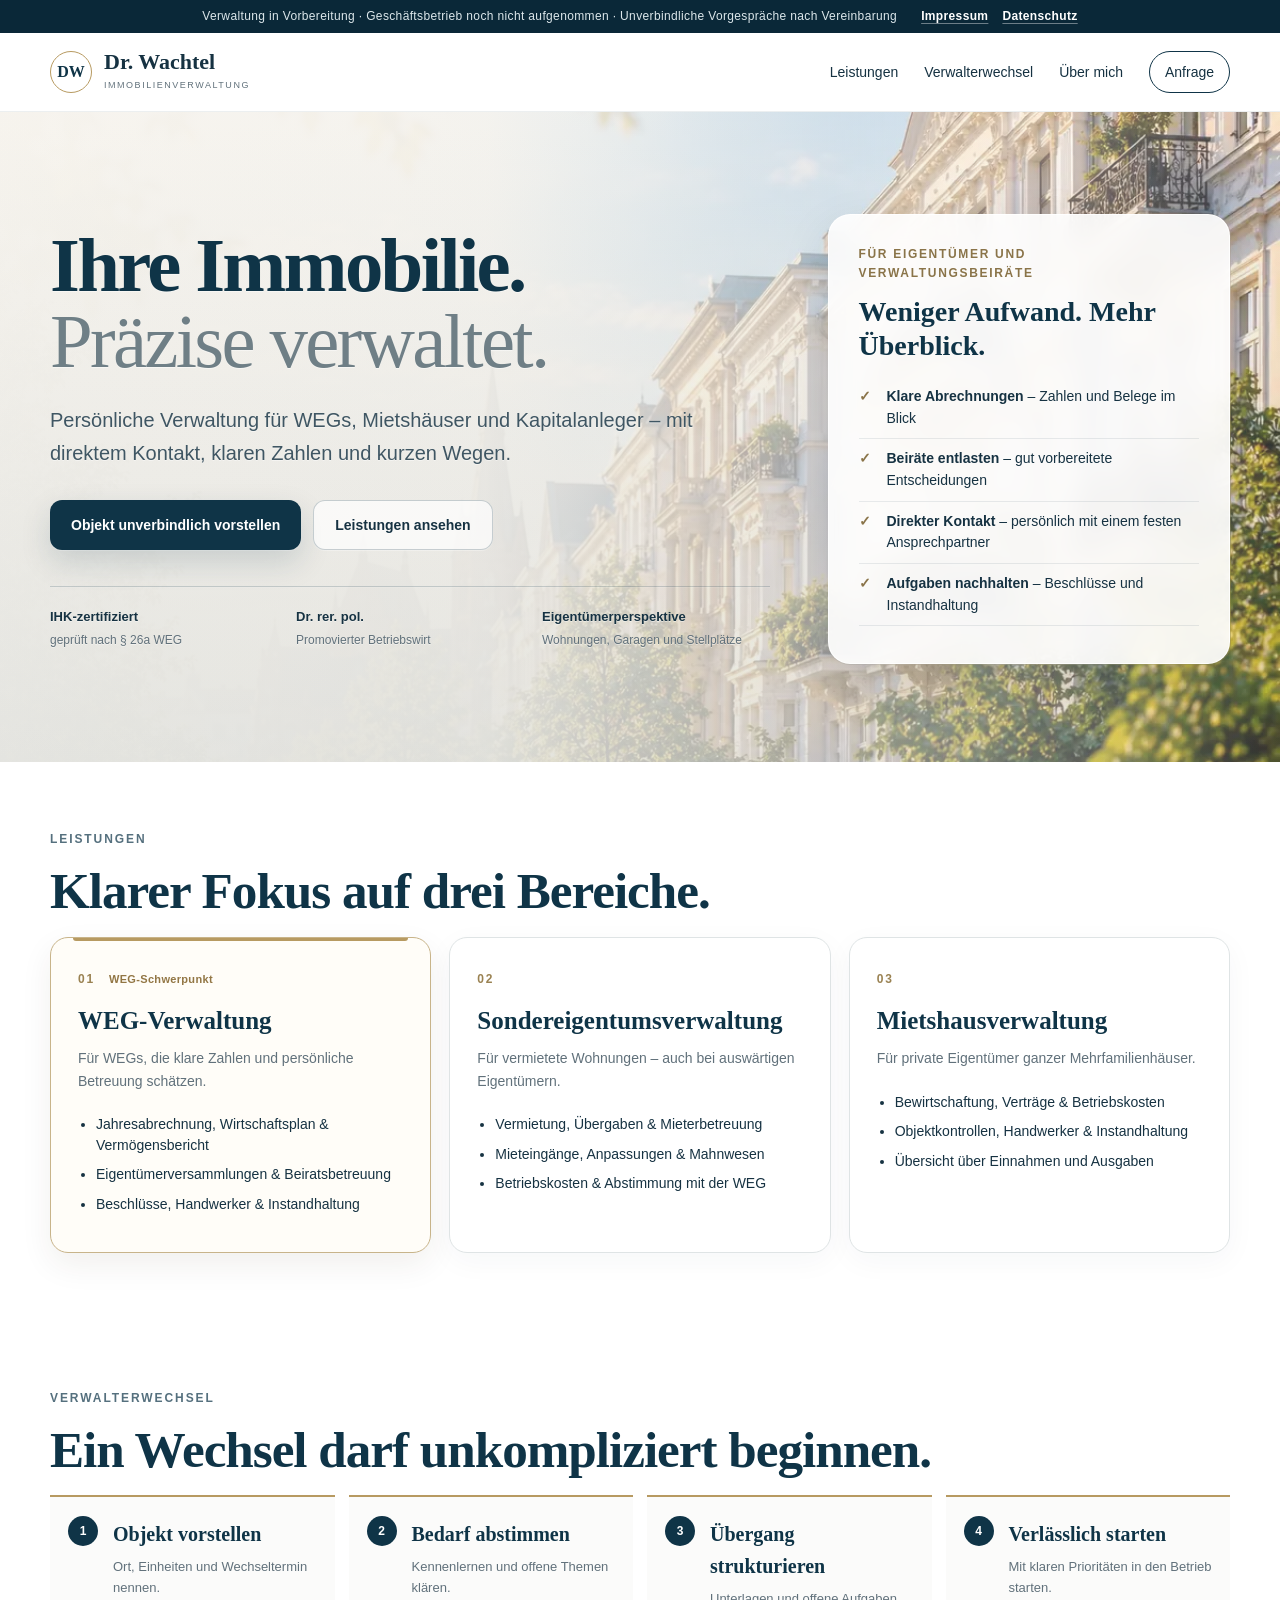
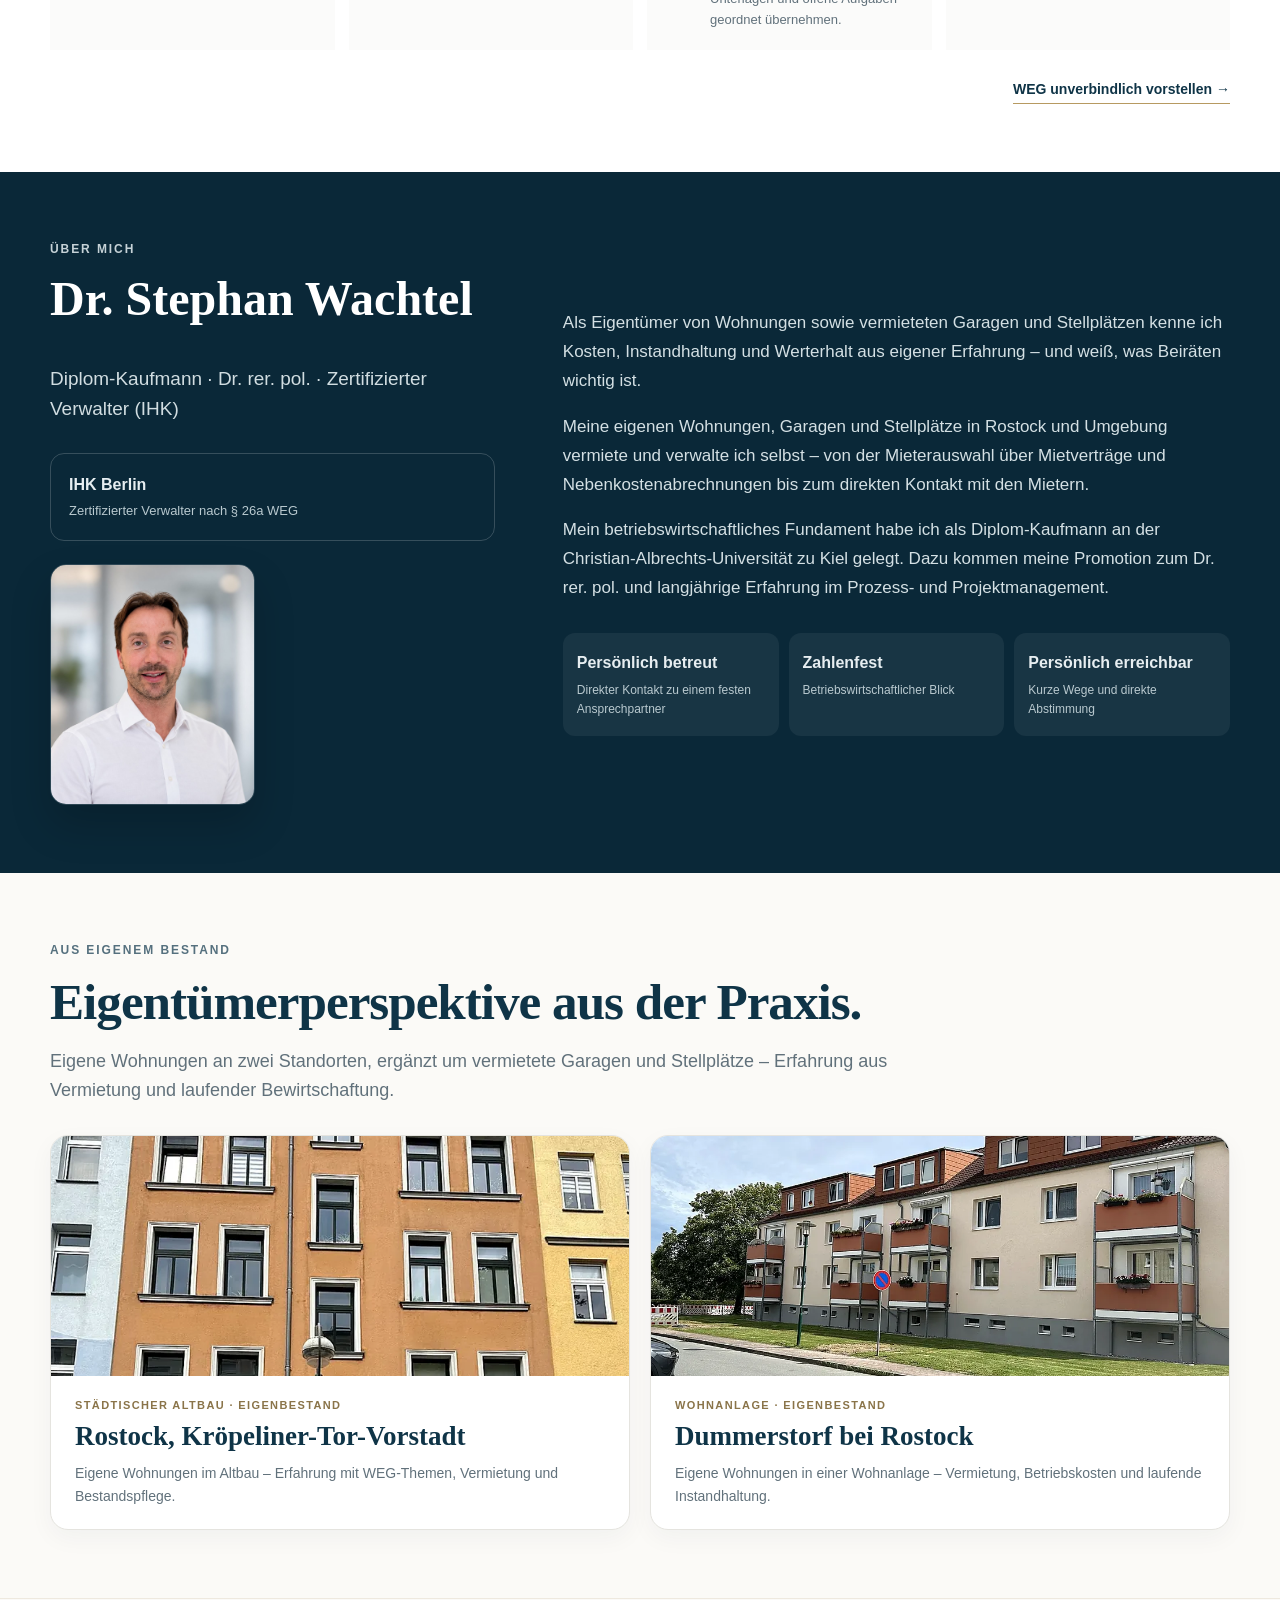
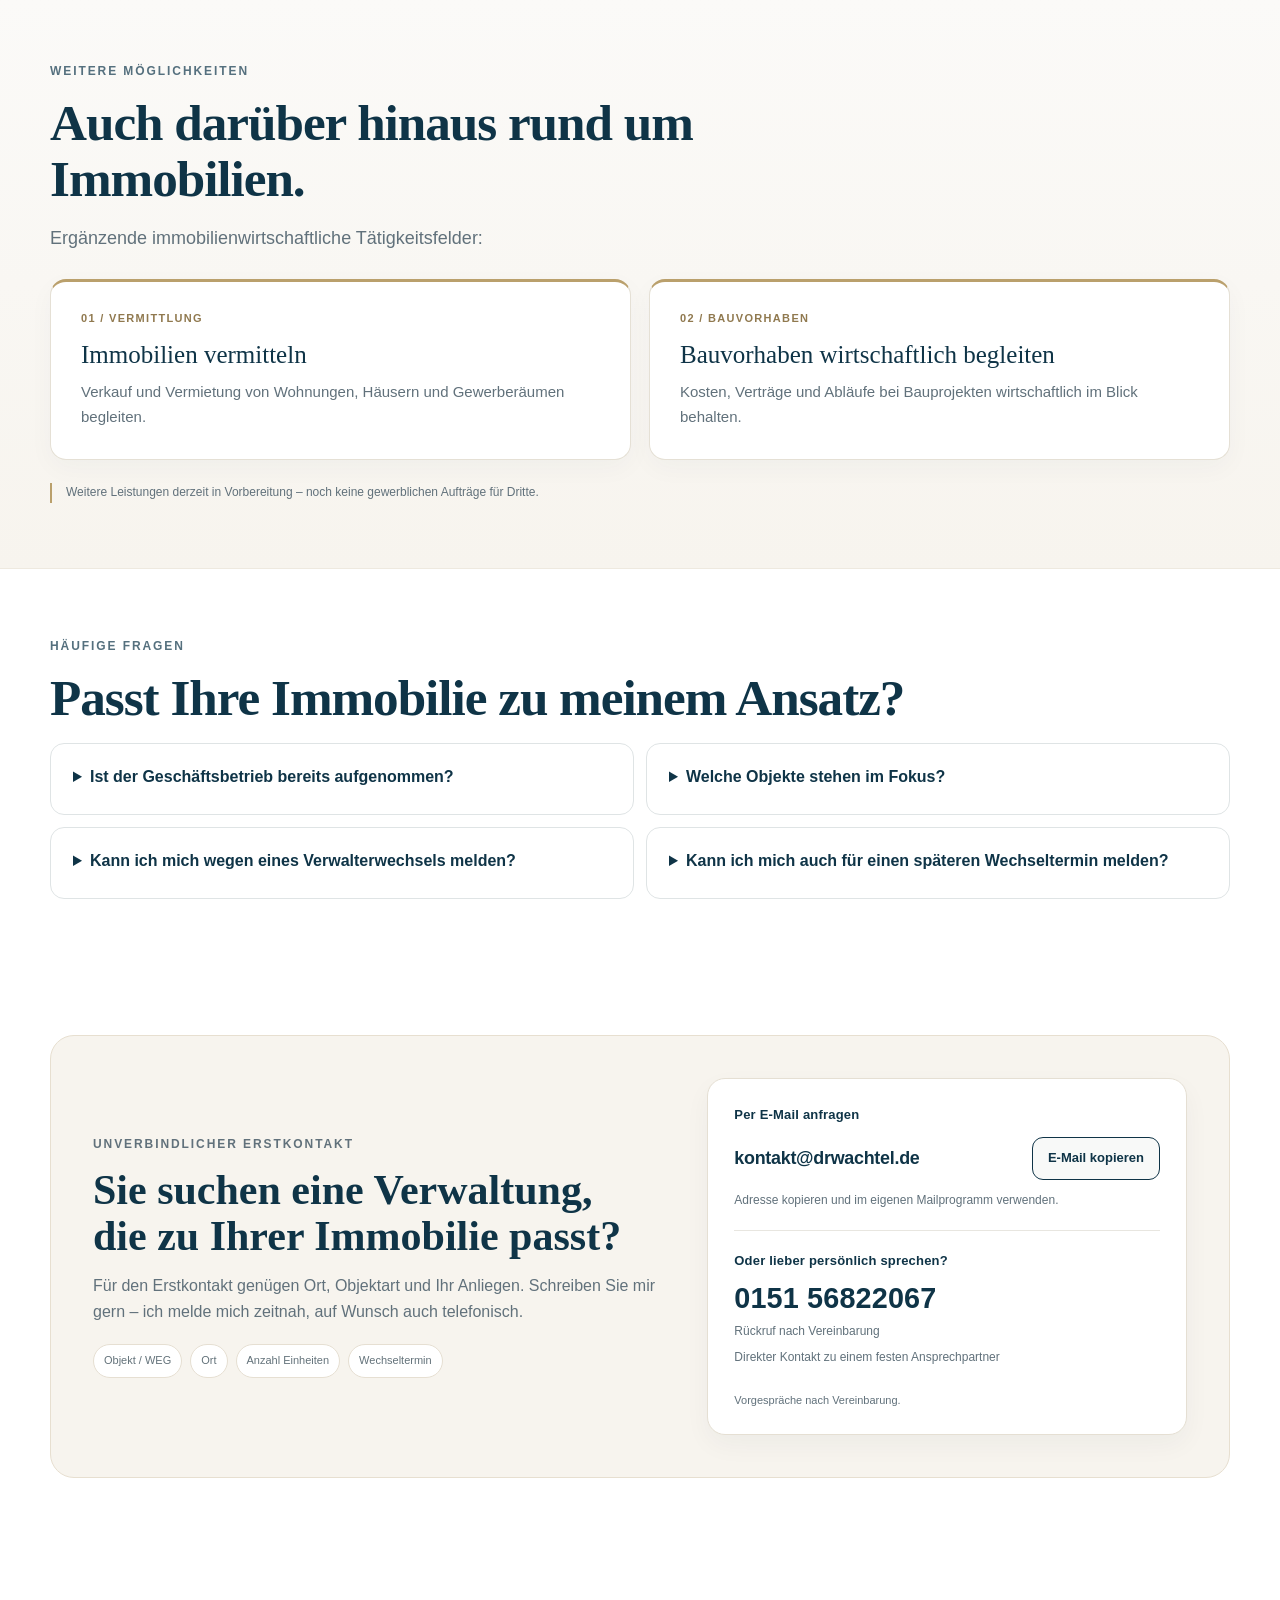
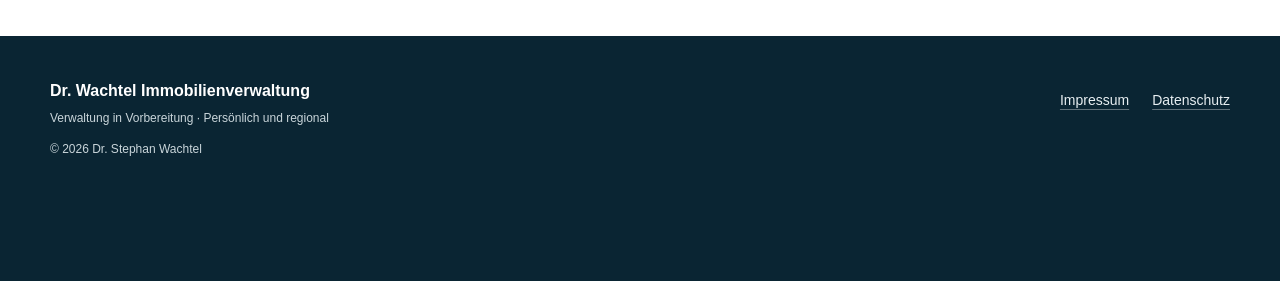
==== commit 8b1e041f: "Texte überarbeitet: Status-Banner/Footer, Objektkarten ohne Straßennamen, Kontakt- und Ansprechpartn" ====
--- a/index.html
+++ b/index.html
@@ -28,7 +28,8 @@
 <script type="application/ld+json">
 {
   "@context": "https://schema.org",
-  "@type": "RealEstateAgent",
+  "@type": "ProfessionalService",
+  "description": "Immobilienverwaltung in Vorbereitung – Geschäftsbetrieb noch nicht aufgenommen",
   "name": "Dr. Wachtel Immobilienverwaltung",
   "url": "https://www.drwachtel.de/",
   "image": "https://www.drwachtel.de/stephan-wachtel-portrait.jpg",
@@ -53,7 +54,7 @@
 <link href="styles.css?v=kompakt-20261029" rel="stylesheet"/>
 </head>
 <body><a class="skip-link" href="#leistungen">Zum Inhalt springen</a>
-<div class="prelaunch"><span>Webauftritt im Aufbau · Vorgespräche für kommende Wechseltermine nach Vereinbarung möglich</span><span class="prelaunch-links"><a href="impressum.html">Impressum</a><a href="datenschutz.html">Datenschutz</a></span></div>
+<div class="prelaunch"><span>Verwaltung in Vorbereitung · Geschäftsbetrieb noch nicht aufgenommen · Unverbindliche Vorgespräche nach Vereinbarung</span><span class="prelaunch-links"><a href="impressum.html">Impressum</a><a href="datenschutz.html">Datenschutz</a></span></div>
 <header class="site-header">
 <div class="wrap nav">
 <a aria-label="Dr. Wachtel Immobilienverwaltung – Startseite" class="brand" href="#top">
@@ -88,7 +89,7 @@
 <aside class="hero-card">
 <p class="card-kicker">Für Eigentümer und Verwaltungsbeiräte</p>
 <h2>Weniger Aufwand. Mehr Überblick.</h2>
-<ul class="checklist"><li><strong>Klare Abrechnungen</strong> – Zahlen und Belege im Blick</li><li><strong>Beiräte entlasten</strong> – gut vorbereitete Entscheidungen</li><li><strong>Direkter Kontakt</strong> – persönlich mit dem Inhaber</li><li><strong>Aufgaben nachhalten</strong> – Beschlüsse und Instandhaltung</li></ul>
+<ul class="checklist"><li><strong>Klare Abrechnungen</strong> – Zahlen und Belege im Blick</li><li><strong>Beiräte entlasten</strong> – gut vorbereitete Entscheidungen</li><li><strong>Direkter Kontakt</strong> – persönlich mit einem festen Ansprechpartner</li><li><strong>Aufgaben nachhalten</strong> – Beschlüsse und Instandhaltung</li></ul>
 
 </aside>
 </div>
@@ -126,7 +127,7 @@
 <article><span>2</span><div><h3>Bedarf abstimmen</h3><p>Kennenlernen und offene Themen klären.</p></div></article>
 <article><span>3</span><div><h3>Übergang strukturieren</h3><p>Unterlagen und offene Aufgaben geordnet übernehmen.</p></div></article>
 <article><span>4</span><div><h3>Verlässlich starten</h3><p>Mit klaren Prioritäten in den Betrieb starten.</p></div></article>
-</div><p class="change-cta"><a href="#kontakt">WEG unverbindlich vorstellen  →</a></p>
+</div><p class="change-cta"><a href="#kontakt">WEG unverbindlich vorstellen →</a></p>
 </div>
 </section>
 <section class="section dark" id="profil">
@@ -145,7 +146,7 @@
 <p>Meine eigenen Wohnungen, Garagen und Stellplätze in Rostock und Umgebung vermiete und verwalte ich selbst – von der Mieterauswahl über Mietverträge und Nebenkostenabrechnungen bis zum direkten Kontakt mit den Mietern.</p>
 <p>Mein betriebswirtschaftliches Fundament habe ich als Diplom-Kaufmann an der Christian-Albrechts-Universität zu Kiel gelegt. Dazu kommen meine Promotion zum Dr. rer. pol. und langjährige Erfahrung im Prozess- und Projektmanagement.</p>
 <div class="profile-facts">
-<div><strong>Inhabergeführt</strong><span>Direkter Kontakt zum Inhaber</span></div>
+<div><strong>Persönlich betreut</strong><span>Direkter Kontakt zu einem festen Ansprechpartner</span></div>
 <div><strong>Zahlenfest</strong><span>Betriebswirtschaftlicher Blick</span></div>
 <div><strong>Persönlich erreichbar</strong><span>Kurze Wege und direkte Abstimmung</span></div>
 </div>
@@ -164,7 +165,7 @@
         </figure>
         <div class="reference-body">
           <p class="reference-kicker">Städtischer Altbau · Eigenbestand</p>
-          <h3>Borwinstraße</h3>
+          <h3>Rostock, Kröpeliner-Tor-Vorstadt</h3>
           <p>Eigene Wohnungen im Altbau – Erfahrung mit WEG-Themen, Vermietung und Bestandspflege.</p>
         </div>
       </article>
@@ -174,7 +175,7 @@
         </figure>
         <div class="reference-body">
           <p class="reference-kicker">Wohnanlage · Eigenbestand</p>
-          <h3>Am Feldrain</h3>
+          <h3>Dummerstorf bei Rostock</h3>
           <p>Eigene Wohnungen in einer Wohnanlage – Vermietung, Betriebskosten und laufende Instandhaltung.</p>
         </div>
       </article>
@@ -209,10 +210,10 @@
 <p class="eyebrow">Häufige Fragen</p>
 <h2 class="section-title">Passt Ihre Immobilie zu meinem Ansatz?</h2>
 <div class="faq-grid">
+<details><summary>Ist der Geschäftsbetrieb bereits aufgenommen?</summary><p>Noch nicht. Unverbindliche Vorgespräche für künftige Wechseltermine sind nach Vereinbarung möglich.</p></details>
 <details><summary>Welche Objekte stehen im Fokus?</summary><p>WEGs, Mietshäuser und vermietete Eigentumswohnungen – vorzugsweise im Raum Rostock, weitere gut erreichbare Standorte nach Absprache.</p></details>
 <details><summary>Kann ich mich wegen eines Verwalterwechsels melden?</summary><p>Ja. Ort, Einheitenzahl, Wechseltermin und Ihre wichtigsten Anliegen reichen zunächst.</p></details>
-<details><summary>Was bedeutet „digital organisiert“?</summary><p>Unterlagen und Vorgänge bleiben übersichtlich dokumentiert. Der persönliche Kontakt bleibt wichtig.</p></details>
-<details><summary>Ist der Geschäftsbetrieb bereits aufgenommen?</summary><p>Noch nicht. Unverbindliche Vorgespräche für künftige Wechseltermine sind nach Vereinbarung möglich.</p></details>
+<details><summary>Kann ich mich auch für einen späteren Wechseltermin melden?</summary><p>Ja. Gerade ein Wechsel zum Ende einer Bestellungsperiode lässt sich in Ruhe vorbereiten. Ein Gespräch ist unverbindlich.</p></details>
 </div>
 </div>
 </section>
@@ -221,7 +222,7 @@
     <div class="contact-copy">
       <p class="eyebrow">Unverbindlicher Erstkontakt</p>
       <h2>Sie suchen eine Verwaltung, die zu Ihrer Immobilie passt?</h2>
-      <p>Für den Erstkontakt genügen Ort, Objektart und Ihr Anliegen. Schreiben Sie mir oder rufen Sie direkt an.</p>
+      <p>Für den Erstkontakt genügen Ort, Objektart und Ihr Anliegen. Schreiben Sie mir gern – ich melde mich zeitnah, auf Wunsch auch telefonisch.</p>
       <div class="contact-hints" aria-label="Hilfreiche Angaben bei Ihrer Anfrage"><span>Objekt / WEG</span><span>Ort</span><span>Anzahl Einheiten</span><span>Wechseltermin</span></div>
     </div>
     <div class="contact-action" aria-label="Kontaktmöglichkeiten">
@@ -235,7 +236,8 @@
       <div class="contact-channel-divider" aria-hidden="true"></div>
       <p class="contact-channel-label">Oder lieber persönlich sprechen?</p>
       <a aria-label="Mobilnummer 0151 56822067 anrufen" class="contact-phone" href="tel:+4915156822067">0151 56822067</a>
-      <p class="contact-phone-hint">Direkter Kontakt zum Inhaber</p>
+      <p class="contact-phone-hint">Rückruf nach Vereinbarung</p>
+      <p class="contact-phone-hint">Direkter Kontakt zu einem festen Ansprechpartner</p>
       <small>Vorgespräche nach Vereinbarung.</small>
     </div>
   </div>
@@ -244,7 +246,7 @@
 <a aria-label="Zum unverbindlichen Erstkontakt" class="mobile-contact" href="#kontakt">Objekt vorstellen <span>→</span></a>
 <footer>
   <div class="wrap footer-grid">
-    <div><strong>Dr. Wachtel Immobilienverwaltung</strong><p>Webauftritt in Vorbereitung · Persönlich und regional</p><p>© 2026 Dr. Stephan Wachtel</p></div>
+    <div><strong>Dr. Wachtel Immobilienverwaltung</strong><p>Verwaltung in Vorbereitung · Persönlich und regional</p><p>© 2026 Dr. Stephan Wachtel</p></div>
     <nav class="legal-links" aria-label="Rechtliche Informationen">
       <a href="impressum.html">Impressum</a>
       <a href="datenschutz.html">Datenschutz</a>
